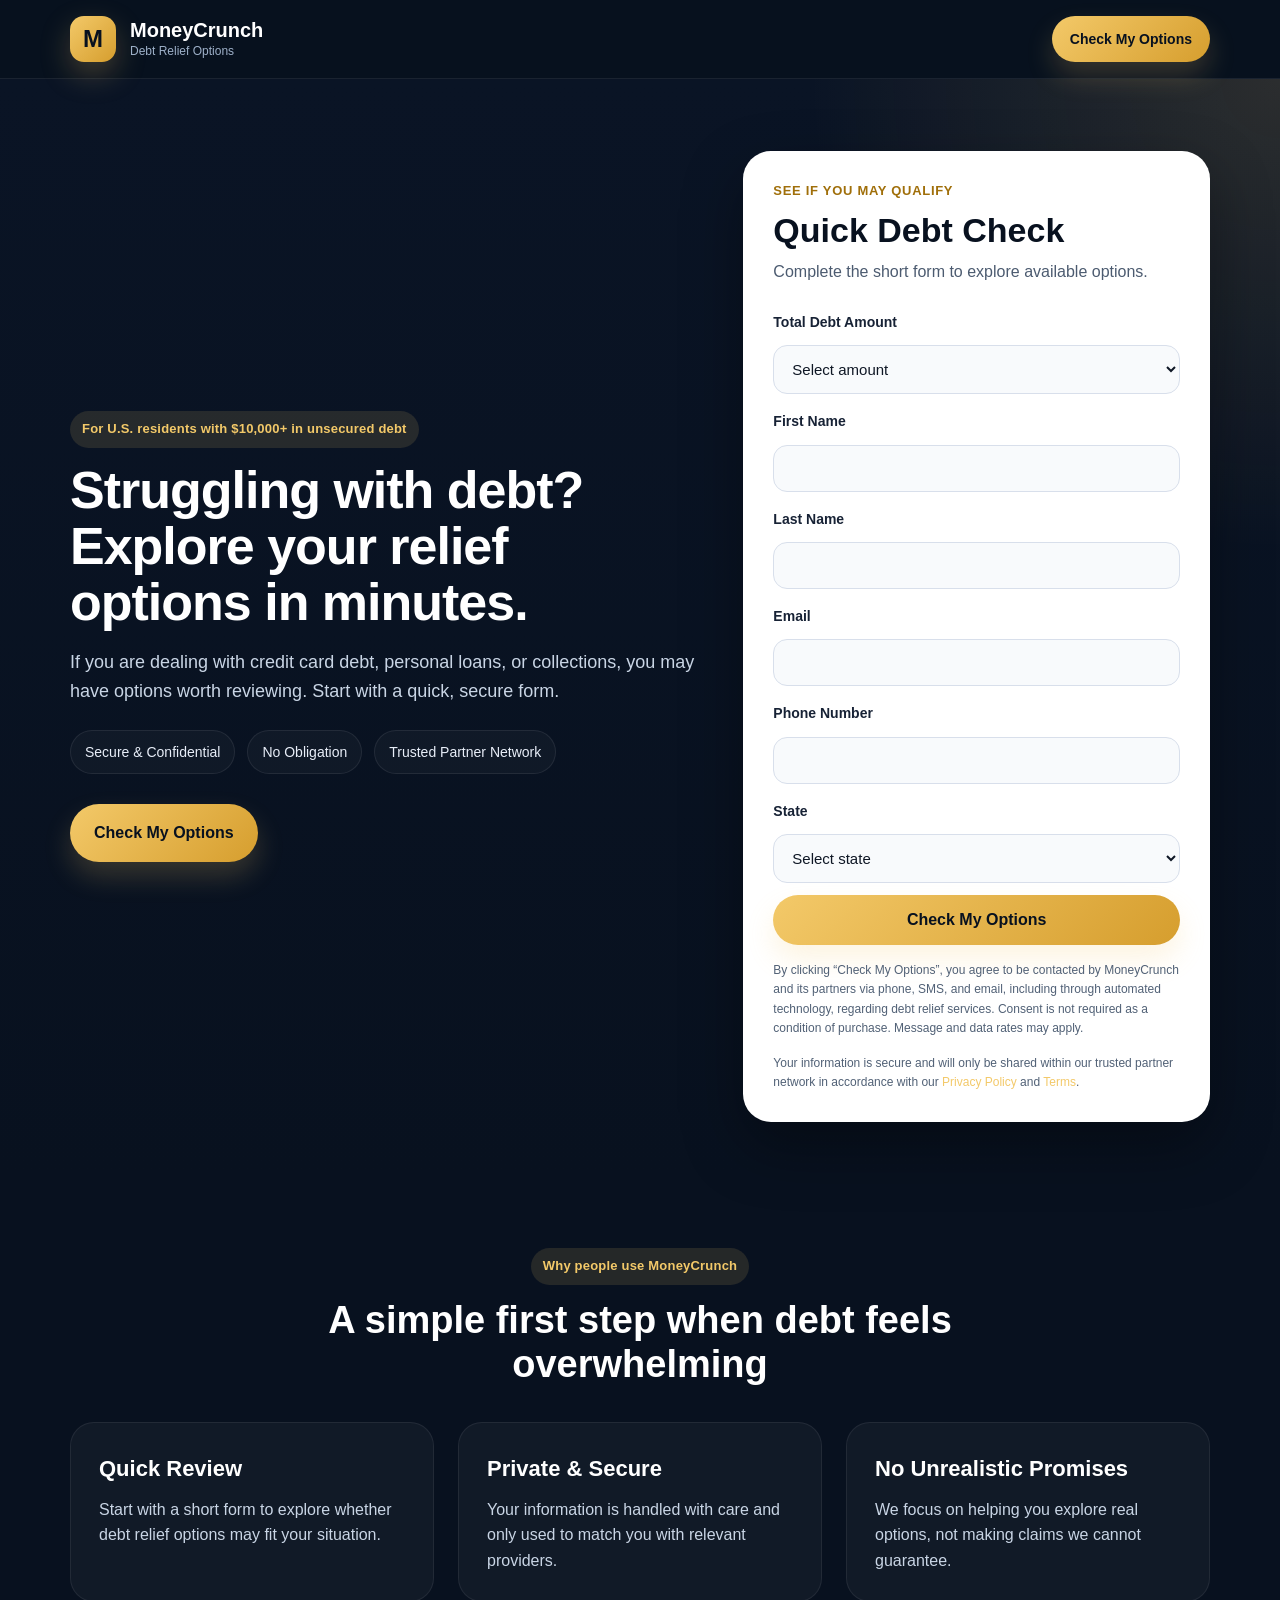
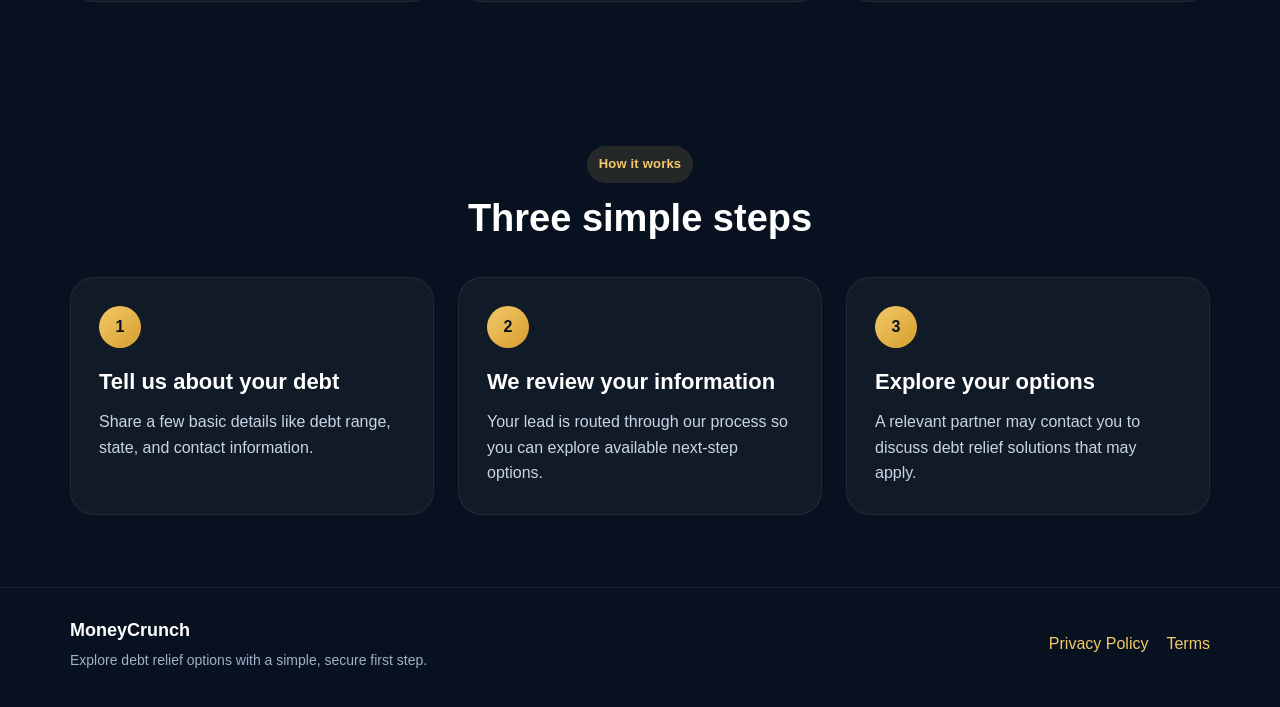
==== MoneyCrunchDeploy/index.html @ 79db897e "Add files via upload" ====
<!DOCTYPE html>
<html lang="en">
<head>
  <meta charset="UTF-8" />
  <meta name="viewport" content="width=device-width, initial-scale=1.0" />
  <title>MoneyCrunch | Explore Debt Relief Options</title>
  <meta name="description" content="Explore debt relief options for $10,000+ in unsecured debt. Simple, secure, and no-obligation." />
  <link rel="stylesheet" href="style.css" />
</head>
<body>
  <header class="topbar">
    <div class="container topbar-inner">
      <div class="brand">
        <div class="brand-mark">M</div>
        <div class="brand-text">
          <span class="brand-name">MoneyCrunch</span>
          <span class="brand-tag">Debt Relief Options</span>
        </div>
      </div>
      <a href="#lead-form" class="btn btn-small">Check My Options</a>
    </div>
  </header>

  <main>
    <section class="hero">
      <div class="container hero-grid">
        <div class="hero-copy">
          <p class="eyebrow">For U.S. residents with $10,000+ in unsecured debt</p>
          <h1>Struggling with debt? Explore your relief options in minutes.</h1>
          <p class="hero-text">
            If you are dealing with credit card debt, personal loans, or collections,
            you may have options worth reviewing. Start with a quick, secure form.
          </p>

          <div class="trust-row">
            <span>Secure &amp; Confidential</span>
            <span>No Obligation</span>
            <span>Trusted Partner Network</span>
          </div>

          <a href="#lead-form" class="btn btn-large">Check My Options</a>
        </div>

        <div class="hero-card">
          <div class="card">
            <p class="card-label">See if you may qualify</p>
            <h2>Quick Debt Check</h2>
            <p class="card-text">Complete the short form to explore available options.</p>

            <form
              name="moneycrunch-leads"
              method="POST"
              action="thank-you.html"
              data-netlify="true"
              netlify-honeypot="bot-field"
              id="lead-form"
            >
              <input type="hidden" name="form-name" value="moneycrunch-leads" />

              <p class="hidden-field">
                <label>Don’t fill this out if you're human: <input name="bot-field" /></label>
              </p>

              <label for="debtRange">Total Debt Amount</label>
              <select id="debtRange" name="debt_range" required>
                <option value="">Select amount</option>
                <option>$10,000 - $20,000</option>
                <option>$20,000 - $50,000</option>
                <option>$50,000+</option>
              </select>

              <label for="firstName">First Name</label>
              <input type="text" id="firstName" name="first_name" required />

              <label for="lastName">Last Name</label>
              <input type="text" id="lastName" name="last_name" required />

              <label for="email">Email</label>
              <input type="email" id="email" name="email" required />

              <label for="phone">Phone Number</label>
              <input type="tel" id="phone" name="phone" required />

              <label for="state">State</label>
              <select id="state" name="state" required>
                <option value="">Select state</option>
                <option>Alabama</option>
                <option>Alaska</option>
                <option>Arizona</option>
                <option>Arkansas</option>
                <option>California</option>
                <option>Colorado</option>
                <option>Connecticut</option>
                <option>Delaware</option>
                <option>Florida</option>
                <option>Georgia</option>
                <option>Hawaii</option>
                <option>Idaho</option>
                <option>Illinois</option>
                <option>Indiana</option>
                <option>Iowa</option>
                <option>Kansas</option>
                <option>Kentucky</option>
                <option>Louisiana</option>
                <option>Maine</option>
                <option>Maryland</option>
                <option>Massachusetts</option>
                <option>Michigan</option>
                <option>Minnesota</option>
                <option>Mississippi</option>
                <option>Missouri</option>
                <option>Montana</option>
                <option>Nebraska</option>
                <option>Nevada</option>
                <option>New Hampshire</option>
                <option>New Jersey</option>
                <option>New Mexico</option>
                <option>New York</option>
                <option>North Carolina</option>
                <option>North Dakota</option>
                <option>Ohio</option>
                <option>Oklahoma</option>
                <option>Oregon</option>
                <option>Pennsylvania</option>
                <option>Rhode Island</option>
                <option>South Carolina</option>
                <option>South Dakota</option>
                <option>Tennessee</option>
                <option>Texas</option>
                <option>Utah</option>
                <option>Vermont</option>
                <option>Virginia</option>
                <option>Washington</option>
                <option>West Virginia</option>
                <option>Wisconsin</option>
                <option>Wyoming</option>
              </select>

              <button type="submit" class="btn btn-submit">Check My Options</button>

              <p class="form-note">
                By clicking “Check My Options”, you agree to be contacted by MoneyCrunch and its partners via phone, SMS, and email, including through automated technology, regarding debt relief services. Consent is not required as a condition of purchase. Message and data rates may apply.
              </p>

              <p class="privacy-note">
                Your information is secure and will only be shared within our trusted partner network in accordance with our
                <a href="privacy.html">Privacy Policy</a> and <a href="terms.html">Terms</a>.
              </p>
            </form>
          </div>
        </div>
      </div>
    </section>

    <section class="benefits">
      <div class="container">
        <div class="section-intro">
          <p class="eyebrow">Why people use MoneyCrunch</p>
          <h2>A simple first step when debt feels overwhelming</h2>
        </div>

        <div class="benefit-grid">
          <div class="benefit-card">
            <h3>Quick Review</h3>
            <p>Start with a short form to explore whether debt relief options may fit your situation.</p>
          </div>
          <div class="benefit-card">
            <h3>Private &amp; Secure</h3>
            <p>Your information is handled with care and only used to match you with relevant providers.</p>
          </div>
          <div class="benefit-card">
            <h3>No Unrealistic Promises</h3>
            <p>We focus on helping you explore real options, not making claims we cannot guarantee.</p>
          </div>
        </div>
      </div>
    </section>

    <section class="how-it-works">
      <div class="container">
        <div class="section-intro">
          <p class="eyebrow">How it works</p>
          <h2>Three simple steps</h2>
        </div>

        <div class="steps-grid">
          <div class="step-card">
            <div class="step-number">1</div>
            <h3>Tell us about your debt</h3>
            <p>Share a few basic details like debt range, state, and contact information.</p>
          </div>
          <div class="step-card">
            <div class="step-number">2</div>
            <h3>We review your information</h3>
            <p>Your lead is routed through our process so you can explore available next-step options.</p>
          </div>
          <div class="step-card">
            <div class="step-number">3</div>
            <h3>Explore your options</h3>
            <p>A relevant partner may contact you to discuss debt relief solutions that may apply.</p>
          </div>
        </div>
      </div>
    </section>
  </main>

  <footer class="footer">
    <div class="container footer-inner">
      <div>
        <p class="footer-brand">MoneyCrunch</p>
        <p class="footer-copy">Explore debt relief options with a simple, secure first step.</p>
      </div>
      <div class="footer-links">
        <a href="privacy.html">Privacy Policy</a>
        <a href="terms.html">Terms</a>
      </div>
    </div>
  </footer>

  <script src="script.js"></script>
</body>
</html>
---- MoneyCrunchDeploy/style.css ----
* {
  box-sizing: border-box;
}

html {
  scroll-behavior: smooth;
}

body {
  margin: 0;
  font-family: Arial, Helvetica, sans-serif;
  background: #08111f;
  color: #f5f7fb;
  line-height: 1.6;
}

a {
  color: #f3c969;
  text-decoration: none;
}

a:hover {
  text-decoration: underline;
}

.container {
  width: 100%;
  max-width: 1180px;
  margin: 0 auto;
  padding: 0 20px;
}

.topbar {
  position: sticky;
  top: 0;
  z-index: 20;
  background: rgba(8, 17, 31, 0.94);
  border-bottom: 1px solid rgba(255, 255, 255, 0.08);
  backdrop-filter: blur(10px);
}

.topbar-inner {
  min-height: 78px;
  display: flex;
  align-items: center;
  justify-content: space-between;
}

.brand {
  display: flex;
  align-items: center;
  gap: 14px;
}

.brand-mark {
  width: 46px;
  height: 46px;
  border-radius: 14px;
  background: linear-gradient(135deg, #f3c969, #d69e2e);
  color: #08111f;
  font-weight: 700;
  font-size: 24px;
  display: flex;
  align-items: center;
  justify-content: center;
  box-shadow: 0 12px 30px rgba(243, 201, 105, 0.25);
}

.brand-text {
  display: flex;
  flex-direction: column;
  line-height: 1.1;
}

.brand-name {
  font-size: 20px;
  font-weight: 700;
  color: #ffffff;
}

.brand-tag {
  font-size: 12px;
  color: #9eb1c9;
  margin-top: 4px;
}

.btn {
  display: inline-flex;
  align-items: center;
  justify-content: center;
  border-radius: 999px;
  border: none;
  background: linear-gradient(135deg, #f3c969, #d69e2e);
  color: #08111f;
  font-weight: 700;
  cursor: pointer;
  box-shadow: 0 14px 28px rgba(243, 201, 105, 0.2);
  transition: transform 0.2s ease, box-shadow 0.2s ease;
}

.btn:hover {
  text-decoration: none;
  transform: translateY(-1px);
  box-shadow: 0 18px 34px rgba(243, 201, 105, 0.26);
}

.btn-small {
  padding: 12px 18px;
  font-size: 14px;
}

.btn-large,
.btn-submit {
  padding: 16px 24px;
  font-size: 16px;
}

.hero {
  padding: 72px 0 54px;
  background:
    radial-gradient(circle at top right, rgba(243, 201, 105, 0.14), transparent 28%),
    linear-gradient(180deg, #0a1425 0%, #08111f 100%);
}

.hero-grid {
  display: grid;
  grid-template-columns: 1.15fr 0.85fr;
  gap: 42px;
  align-items: center;
}

.eyebrow {
  display: inline-block;
  margin: 0 0 14px;
  padding: 8px 12px;
  border-radius: 999px;
  background: rgba(243, 201, 105, 0.12);
  color: #f3c969;
  font-size: 13px;
  font-weight: 700;
  letter-spacing: 0.2px;
}

.hero h1 {
  margin: 0 0 18px;
  font-size: 52px;
  line-height: 1.08;
  letter-spacing: -1px;
  color: #ffffff;
  max-width: 760px;
}

.hero-text {
  margin: 0 0 24px;
  font-size: 18px;
  color: #c9d5e5;
  max-width: 690px;
}

.trust-row {
  display: flex;
  flex-wrap: wrap;
  gap: 12px;
  margin: 0 0 30px;
}

.trust-row span {
  padding: 10px 14px;
  border: 1px solid rgba(255, 255, 255, 0.08);
  background: rgba(255, 255, 255, 0.03);
  border-radius: 999px;
  color: #e8eef8;
  font-size: 14px;
}

.hero-card .card {
  background: #ffffff;
  color: #0f1725;
  border-radius: 28px;
  padding: 30px;
  box-shadow: 0 24px 60px rgba(0, 0, 0, 0.35);
}

.card-label {
  margin: 0 0 10px;
  color: #a06f0a;
  font-size: 13px;
  font-weight: 700;
  text-transform: uppercase;
  letter-spacing: 0.7px;
}

.hero-card h2 {
  margin: 0 0 10px;
  font-size: 34px;
  line-height: 1.1;
  color: #08111f;
}

.card-text {
  margin: 0 0 22px;
  color: #4c5b70;
}

form {
  display: grid;
  grid-template-columns: 1fr;
  gap: 12px;
}

label {
  font-size: 14px;
  font-weight: 700;
  color: #172235;
  margin-top: 4px;
}

input,
select {
  width: 100%;
  padding: 14px 14px;
  border: 1px solid #d8dfeb;
  border-radius: 14px;
  font-size: 15px;
  background: #f8fafc;
  color: #0f1725;
  outline: none;
}

input:focus,
select:focus {
  border-color: #d69e2e;
  box-shadow: 0 0 0 4px rgba(214, 158, 46, 0.12);
}

.hidden-field {
  display: none;
}

.form-note,
.privacy-note {
  margin: 4px 0 0;
  font-size: 12px;
  line-height: 1.6;
  color: #516176;
}

.benefits,
.how-it-works {
  padding: 72px 0;
}

.section-intro {
  text-align: center;
  max-width: 760px;
  margin: 0 auto 36px;
}

.section-intro h2 {
  margin: 0;
  font-size: 38px;
  line-height: 1.15;
  color: #ffffff;
}

.benefit-grid,
.steps-grid {
  display: grid;
  grid-template-columns: repeat(3, 1fr);
  gap: 24px;
}

.benefit-card,
.step-card {
  background: rgba(255, 255, 255, 0.04);
  border: 1px solid rgba(255, 255, 255, 0.07);
  border-radius: 24px;
  padding: 28px;
}

.benefit-card h3,
.step-card h3 {
  margin-top: 0;
  margin-bottom: 10px;
  font-size: 22px;
  color: #ffffff;
}

.benefit-card p,
.step-card p {
  margin: 0;
  color: #c9d5e5;
}

.step-number {
  width: 42px;
  height: 42px;
  border-radius: 999px;
  background: linear-gradient(135deg, #f3c969, #d69e2e);
  color: #08111f;
  font-weight: 700;
  display: flex;
  align-items: center;
  justify-content: center;
  margin-bottom: 16px;
}

.footer {
  padding: 28px 0 36px;
  border-top: 1px solid rgba(255, 255, 255, 0.08);
}

.footer-inner {
  display: flex;
  justify-content: space-between;
  align-items: center;
  gap: 20px;
}

.footer-brand {
  margin: 0 0 4px;
  font-size: 18px;
  font-weight: 700;
  color: #ffffff;
}

.footer-copy {
  margin: 0;
  color: #9eb1c9;
  font-size: 14px;
}

.footer-links {
  display: flex;
  gap: 18px;
  flex-wrap: wrap;
}

@media (max-width: 980px) {
  .hero-grid,
  .benefit-grid,
  .steps-grid {
    grid-template-columns: 1fr;
  }

  .hero h1 {
    font-size: 40px;
  }

  .footer-inner {
    flex-direction: column;
    align-items: flex-start;
  }
}

@media (max-width: 640px) {
  .topbar-inner {
    min-height: 70px;
  }

  .brand-name {
    font-size: 18px;
  }

  .hero {
    padding-top: 44px;
  }

  .hero h1 {
    font-size: 32px;
  }

  .section-intro h2 {
    font-size: 30px;
  }

  .hero-card .card,
  .benefit-card,
  .step-card {
    padding: 22px;
  }

  .btn-large,
  .btn-submit {
    width: 100%;
  }
}
.legal-page {
  padding: 56px 0 80px;
  background:
    radial-gradient(circle at top right, rgba(243, 201, 105, 0.12), transparent 28%),
    linear-gradient(180deg, #0a1425 0%, #08111f 100%);
  min-height: calc(100vh - 80px);
}

.legal-card {
  max-width: 900px;
  margin: 0 auto;
  background: #ffffff;
  color: #0f1725;
  border-radius: 28px;
  padding: 38px;
  box-shadow: 0 24px 60px rgba(0, 0, 0, 0.35);
}

.legal-card h1 {
  margin-top: 0;
  margin-bottom: 8px;
  font-size: 42px;
  line-height: 1.1;
  color: #08111f;
}

.legal-card h2 {
  margin-top: 28px;
  margin-bottom: 10px;
  font-size: 22px;
  color: #08111f;
}

.legal-card p,
.legal-card li {
  color: #4c5b70;
  font-size: 16px;
}

.legal-card ul {
  padding-left: 22px;
}

.legal-updated {
  margin-top: 0;
  color: #6b7c92;
}

.legal-links {
  margin-top: 32px;
  font-weight: 700;
}

@media (max-width: 640px) {
  .legal-card {
    padding: 24px;
    border-radius: 22px;
  }

  .legal-card h1 {
    font-size: 32px;
  }
}
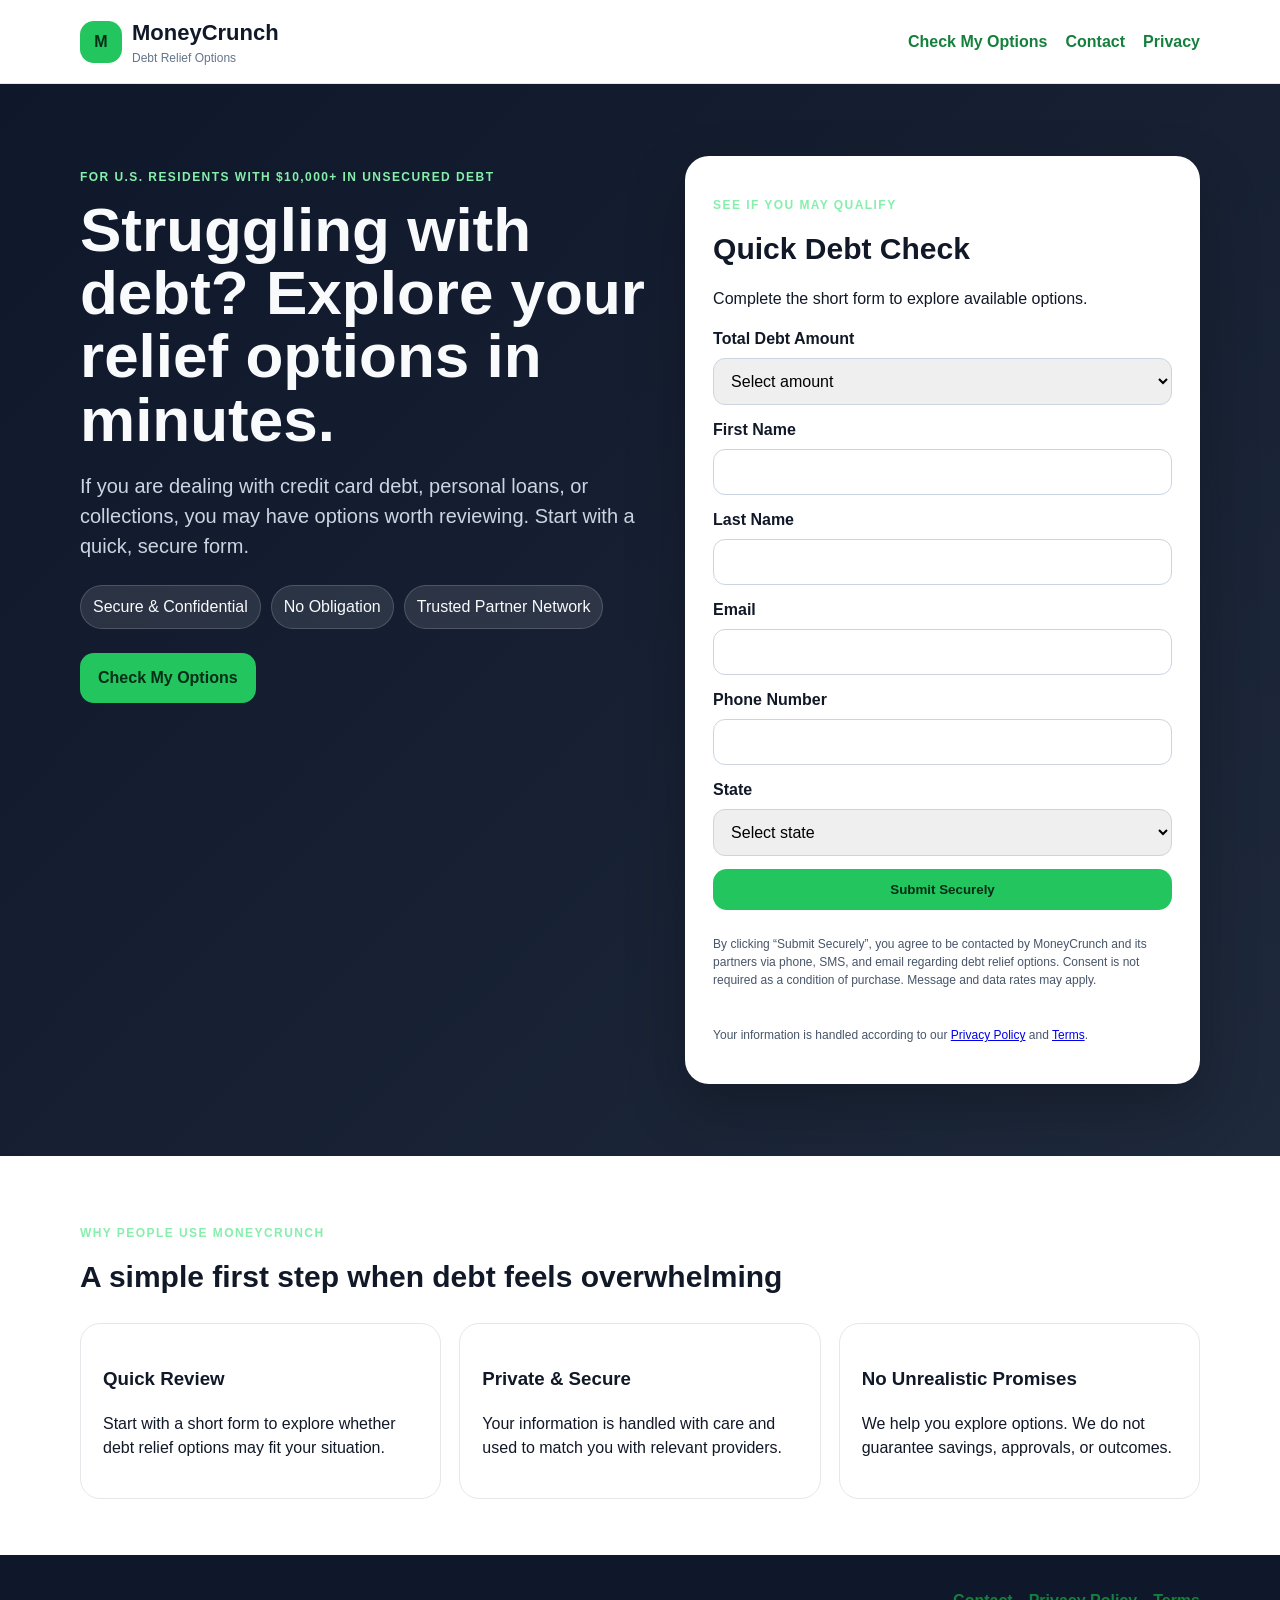
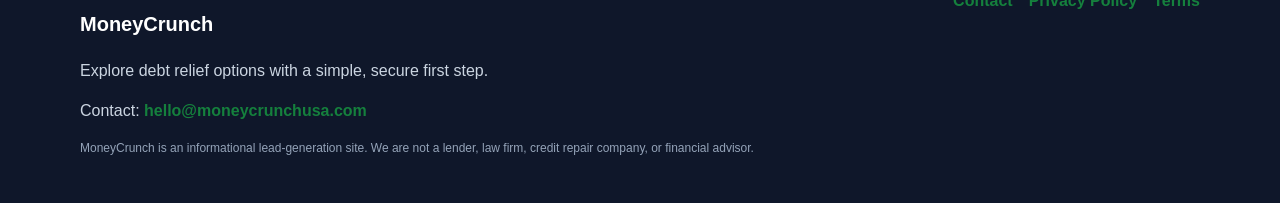
==== commit c5316e7a: "Add trust signals to deploy homepage" ====
--- a/MoneyCrunchDeploy/index.html
+++ b/MoneyCrunchDeploy/index.html
@@ -1,222 +1,83 @@
-<!DOCTYPE html>
-<html lang="en">
-<head>
-  <meta charset="UTF-8" />
-  <meta name="viewport" content="width=device-width, initial-scale=1.0" />
-  <title>MoneyCrunch | Explore Debt Relief Options</title>
-  <meta name="description" content="Explore debt relief options for $10,000+ in unsecured debt. Simple, secure, and no-obligation." />
-  <link rel="stylesheet" href="style.css" />
-</head>
-<body>
-  <header class="topbar">
-    <div class="container topbar-inner">
-      <div class="brand">
-        <div class="brand-mark">M</div>
-        <div class="brand-text">
-          <span class="brand-name">MoneyCrunch</span>
-          <span class="brand-tag">Debt Relief Options</span>
-        </div>
-      </div>
-      <a href="#lead-form" class="btn btn-small">Check My Options</a>
-    </div>
-  </header>
-
-  <main>
-    <section class="hero">
-      <div class="container hero-grid">
-        <div class="hero-copy">
-          <p class="eyebrow">For U.S. residents with $10,000+ in unsecured debt</p>
-          <h1>Struggling with debt? Explore your relief options in minutes.</h1>
-          <p class="hero-text">
-            If you are dealing with credit card debt, personal loans, or collections,
-            you may have options worth reviewing. Start with a quick, secure form.
-          </p>
-
-          <div class="trust-row">
-            <span>Secure &amp; Confidential</span>
-            <span>No Obligation</span>
-            <span>Trusted Partner Network</span>
-          </div>
-
-          <a href="#lead-form" class="btn btn-large">Check My Options</a>
-        </div>
-
-        <div class="hero-card">
-          <div class="card">
-            <p class="card-label">See if you may qualify</p>
-            <h2>Quick Debt Check</h2>
-            <p class="card-text">Complete the short form to explore available options.</p>
-
-            <form
-              name="moneycrunch-leads"
-              method="POST"
-              action="thank-you.html"
-              data-netlify="true"
-              netlify-honeypot="bot-field"
-              id="lead-form"
-            >
-              <input type="hidden" name="form-name" value="moneycrunch-leads" />
-
-              <p class="hidden-field">
-                <label>Don’t fill this out if you're human: <input name="bot-field" /></label>
-              </p>
-
-              <label for="debtRange">Total Debt Amount</label>
-              <select id="debtRange" name="debt_range" required>
-                <option value="">Select amount</option>
-                <option>$10,000 - $20,000</option>
-                <option>$20,000 - $50,000</option>
-                <option>$50,000+</option>
-              </select>
-
-              <label for="firstName">First Name</label>
-              <input type="text" id="firstName" name="first_name" required />
-
-              <label for="lastName">Last Name</label>
-              <input type="text" id="lastName" name="last_name" required />
-
-              <label for="email">Email</label>
-              <input type="email" id="email" name="email" required />
-
-              <label for="phone">Phone Number</label>
-              <input type="tel" id="phone" name="phone" required />
-
-              <label for="state">State</label>
-              <select id="state" name="state" required>
-                <option value="">Select state</option>
-                <option>Alabama</option>
-                <option>Alaska</option>
-                <option>Arizona</option>
-                <option>Arkansas</option>
-                <option>California</option>
-                <option>Colorado</option>
-                <option>Connecticut</option>
-                <option>Delaware</option>
-                <option>Florida</option>
-                <option>Georgia</option>
-                <option>Hawaii</option>
-                <option>Idaho</option>
-                <option>Illinois</option>
-                <option>Indiana</option>
-                <option>Iowa</option>
-                <option>Kansas</option>
-                <option>Kentucky</option>
-                <option>Louisiana</option>
-                <option>Maine</option>
-                <option>Maryland</option>
-                <option>Massachusetts</option>
-                <option>Michigan</option>
-                <option>Minnesota</option>
-                <option>Mississippi</option>
-                <option>Missouri</option>
-                <option>Montana</option>
-                <option>Nebraska</option>
-                <option>Nevada</option>
-                <option>New Hampshire</option>
-                <option>New Jersey</option>
-                <option>New Mexico</option>
-                <option>New York</option>
-                <option>North Carolina</option>
-                <option>North Dakota</option>
-                <option>Ohio</option>
-                <option>Oklahoma</option>
-                <option>Oregon</option>
-                <option>Pennsylvania</option>
-                <option>Rhode Island</option>
-                <option>South Carolina</option>
-                <option>South Dakota</option>
-                <option>Tennessee</option>
-                <option>Texas</option>
-                <option>Utah</option>
-                <option>Vermont</option>
-                <option>Virginia</option>
-                <option>Washington</option>
-                <option>West Virginia</option>
-                <option>Wisconsin</option>
-                <option>Wyoming</option>
-              </select>
-
-              <button type="submit" class="btn btn-submit">Check My Options</button>
-
-              <p class="form-note">
-                By clicking “Check My Options”, you agree to be contacted by MoneyCrunch and its partners via phone, SMS, and email, including through automated technology, regarding debt relief services. Consent is not required as a condition of purchase. Message and data rates may apply.
-              </p>
-
-              <p class="privacy-note">
-                Your information is secure and will only be shared within our trusted partner network in accordance with our
-                <a href="privacy.html">Privacy Policy</a> and <a href="terms.html">Terms</a>.
-              </p>
-            </form>
-          </div>
-        </div>
-      </div>
-    </section>
-
-    <section class="benefits">
-      <div class="container">
-        <div class="section-intro">
-          <p class="eyebrow">Why people use MoneyCrunch</p>
-          <h2>A simple first step when debt feels overwhelming</h2>
-        </div>
-
-        <div class="benefit-grid">
-          <div class="benefit-card">
-            <h3>Quick Review</h3>
-            <p>Start with a short form to explore whether debt relief options may fit your situation.</p>
-          </div>
-          <div class="benefit-card">
-            <h3>Private &amp; Secure</h3>
-            <p>Your information is handled with care and only used to match you with relevant providers.</p>
-          </div>
-          <div class="benefit-card">
-            <h3>No Unrealistic Promises</h3>
-            <p>We focus on helping you explore real options, not making claims we cannot guarantee.</p>
-          </div>
-        </div>
-      </div>
-    </section>
-
-    <section class="how-it-works">
-      <div class="container">
-        <div class="section-intro">
-          <p class="eyebrow">How it works</p>
-          <h2>Three simple steps</h2>
-        </div>
-
-        <div class="steps-grid">
-          <div class="step-card">
-            <div class="step-number">1</div>
-            <h3>Tell us about your debt</h3>
-            <p>Share a few basic details like debt range, state, and contact information.</p>
-          </div>
-          <div class="step-card">
-            <div class="step-number">2</div>
-            <h3>We review your information</h3>
-            <p>Your lead is routed through our process so you can explore available next-step options.</p>
-          </div>
-          <div class="step-card">
-            <div class="step-number">3</div>
-            <h3>Explore your options</h3>
-            <p>A relevant partner may contact you to discuss debt relief solutions that may apply.</p>
-          </div>
-        </div>
-      </div>
-    </section>
-  </main>
-
-  <footer class="footer">
-    <div class="container footer-inner">
-      <div>
-        <p class="footer-brand">MoneyCrunch</p>
-        <p class="footer-copy">Explore debt relief options with a simple, secure first step.</p>
-      </div>
-      <div class="footer-links">
-        <a href="privacy.html">Privacy Policy</a>
-        <a href="terms.html">Terms</a>
-      </div>
-    </div>
-  </footer>
-
-  <script src="script.js"></script>
-</body>
-</html>+<!DOCTYPE html>
+<html lang="en">
+<head>
+  <meta charset="UTF-8" />
+  <meta name="viewport" content="width=device-width, initial-scale=1.0" />
+  <title>MoneyCrunch | Explore Debt Relief Options</title>
+  <meta name="description" content="Explore debt relief options for $10,000+ in unsecured debt. Simple, secure, and no-obligation." />
+  <style>
+    :root{--bg:#0f172a;--panel:#111827;--green:#22c55e;--green2:#16a34a;--text:#f8fafc;--muted:#cbd5e1;--ink:#111827;--line:#e5e7eb}*{box-sizing:border-box}body{margin:0;font-family:Segoe UI,Arial,sans-serif;background:#f8fafc;color:var(--ink);line-height:1.5}.container{width:min(1120px,92%);margin:auto}.topbar{background:#fff;border-bottom:1px solid var(--line);position:sticky;top:0;z-index:10}.topbar-inner{display:flex;align-items:center;justify-content:space-between;padding:16px 0;gap:18px}.brand{display:flex;align-items:center;gap:10px}.brand-mark{width:42px;height:42px;border-radius:14px;background:var(--green);display:grid;place-items:center;font-weight:900;color:#052e16}.brand-name{display:block;font-size:22px;font-weight:900}.brand-tag{display:block;font-size:12px;color:#64748b}.nav{display:flex;gap:18px;align-items:center;flex-wrap:wrap}.nav a,.footer a{color:#15803d;text-decoration:none;font-weight:700}.hero{background:linear-gradient(135deg,#0f172a,#1e293b);color:var(--text);padding:72px 0}.hero-grid{display:grid;grid-template-columns:1.05fr .95fr;gap:36px;align-items:start}.eyebrow{text-transform:uppercase;letter-spacing:.12em;font-size:12px;font-weight:800;color:#86efac}h1{font-size:clamp(36px,5vw,62px);line-height:1.02;margin:10px 0 18px}h2{font-size:30px;margin:0 0 10px}.hero-text{font-size:20px;color:var(--muted)}.trust-row{display:flex;gap:10px;flex-wrap:wrap;margin:24px 0}.trust-row span{background:rgba(255,255,255,.1);border:1px solid rgba(255,255,255,.16);border-radius:999px;padding:9px 12px}.btn,button{display:inline-block;border:0;border-radius:14px;background:var(--green);color:#052e16;padding:13px 18px;font-weight:900;text-decoration:none;cursor:pointer}.btn:hover,button:hover{background:var(--green2);color:#fff}.btn-small{padding:10px 14px}.card{background:#fff;color:var(--ink);border-radius:24px;padding:28px;box-shadow:0 24px 60px rgba(0,0,0,.24)}form{display:grid;gap:13px}label{display:grid;gap:7px;font-weight:700}input,select{width:100%;padding:13px;border:1px solid #cbd5e1;border-radius:12px;font-size:16px}.form-note,.privacy-note{font-size:12px;color:#475569}.hidden-field{display:none}.benefits,.how-it-works{padding:56px 0;background:#fff}.how-it-works{background:#f8fafc}.section-intro{max-width:760px;margin-bottom:24px}.benefit-grid,.steps-grid{display:grid;grid-template-columns:repeat(3,1fr);gap:18px}.benefit-card,.step-card{border:1px solid var(--line);border-radius:20px;padding:22px;background:#fff}.step-number{width:36px;height:36px;border-radius:999px;background:#dcfce7;color:#166534;display:grid;place-items:center;font-weight:900}.footer{background:#0f172a;color:#cbd5e1;padding:34px 0}.footer-inner{display:flex;justify-content:space-between;gap:24px;flex-wrap:wrap}.footer-brand{font-weight:900;color:#fff;font-size:20px}.footer-copy{max-width:620px;color:#cbd5e1}.footer-links{display:flex;gap:16px;flex-wrap:wrap}.fine-print{font-size:12px;color:#94a3b8;max-width:850px}@media(max-width:850px){.hero-grid,.benefit-grid,.steps-grid{grid-template-columns:1fr}.topbar-inner{align-items:flex-start;flex-direction:column}}
+  </style>
+</head>
+<body>
+  <header class="topbar">
+    <div class="container topbar-inner">
+      <div class="brand">
+        <div class="brand-mark">M</div>
+        <div class="brand-text"><span class="brand-name">MoneyCrunch</span><span class="brand-tag">Debt Relief Options</span></div>
+      </div>
+      <nav class="nav">
+        <a href="#lead-form">Check My Options</a>
+        <a href="contact.html">Contact</a>
+        <a href="privacy.html">Privacy</a>
+      </nav>
+    </div>
+  </header>
+
+  <main>
+    <section class="hero">
+      <div class="container hero-grid">
+        <div class="hero-copy">
+          <p class="eyebrow">For U.S. residents with $10,000+ in unsecured debt</p>
+          <h1>Struggling with debt? Explore your relief options in minutes.</h1>
+          <p class="hero-text">If you are dealing with credit card debt, personal loans, or collections, you may have options worth reviewing. Start with a quick, secure form.</p>
+          <div class="trust-row"><span>Secure &amp; Confidential</span><span>No Obligation</span><span>Trusted Partner Network</span></div>
+          <a href="#lead-form" class="btn">Check My Options</a>
+        </div>
+
+        <div class="card">
+          <p class="eyebrow">See if you may qualify</p>
+          <h2>Quick Debt Check</h2>
+          <p>Complete the short form to explore available options.</p>
+          <form name="moneycrunch-leads" method="POST" action="/thank-you" data-netlify="true" netlify-honeypot="bot-field" id="lead-form">
+            <input type="hidden" name="form-name" value="moneycrunch-leads" />
+            <p class="hidden-field"><label>Don’t fill this out if you're human: <input name="bot-field" /></label></p>
+            <label>Total Debt Amount<select name="debt_range" required><option value="">Select amount</option><option>$10,000 - $20,000</option><option>$20,000 - $50,000</option><option>$50,000+</option></select></label>
+            <label>First Name<input type="text" name="first_name" required /></label>
+            <label>Last Name<input type="text" name="last_name" required /></label>
+            <label>Email<input type="email" name="email" required /></label>
+            <label>Phone Number<input type="tel" name="phone" required /></label>
+            <label>State<select name="state" required><option value="">Select state</option><option>Alabama</option><option>Alaska</option><option>Arizona</option><option>Arkansas</option><option>California</option><option>Colorado</option><option>Connecticut</option><option>Delaware</option><option>Florida</option><option>Georgia</option><option>Illinois</option><option>Michigan</option><option>New York</option><option>North Carolina</option><option>Ohio</option><option>Pennsylvania</option><option>Texas</option><option>Virginia</option><option>Washington</option><option>Wisconsin</option></select></label>
+            <button type="submit">Submit Securely</button>
+            <p class="form-note">By clicking “Submit Securely”, you agree to be contacted by MoneyCrunch and its partners via phone, SMS, and email regarding debt relief options. Consent is not required as a condition of purchase. Message and data rates may apply.</p>
+            <p class="privacy-note">Your information is handled according to our <a href="privacy.html">Privacy Policy</a> and <a href="terms.html">Terms</a>.</p>
+          </form>
+        </div>
+      </div>
+    </section>
+
+    <section class="benefits">
+      <div class="container">
+        <div class="section-intro"><p class="eyebrow">Why people use MoneyCrunch</p><h2>A simple first step when debt feels overwhelming</h2></div>
+        <div class="benefit-grid">
+          <div class="benefit-card"><h3>Quick Review</h3><p>Start with a short form to explore whether debt relief options may fit your situation.</p></div>
+          <div class="benefit-card"><h3>Private &amp; Secure</h3><p>Your information is handled with care and used to match you with relevant providers.</p></div>
+          <div class="benefit-card"><h3>No Unrealistic Promises</h3><p>We help you explore options. We do not guarantee savings, approvals, or outcomes.</p></div>
+        </div>
+      </div>
+    </section>
+  </main>
+
+  <footer class="footer">
+    <div class="container footer-inner">
+      <div>
+        <p class="footer-brand">MoneyCrunch</p>
+        <p class="footer-copy">Explore debt relief options with a simple, secure first step.</p>
+        <p class="footer-copy">Contact: <a href="mailto:hello@moneycrunchusa.com">hello@moneycrunchusa.com</a></p>
+        <p class="fine-print">MoneyCrunch is an informational lead-generation site. We are not a lender, law firm, credit repair company, or financial advisor.</p>
+      </div>
+      <div class="footer-links"><a href="contact.html">Contact</a><a href="privacy.html">Privacy Policy</a><a href="terms.html">Terms</a></div>
+    </div>
+  </footer>
+</body>
+</html>
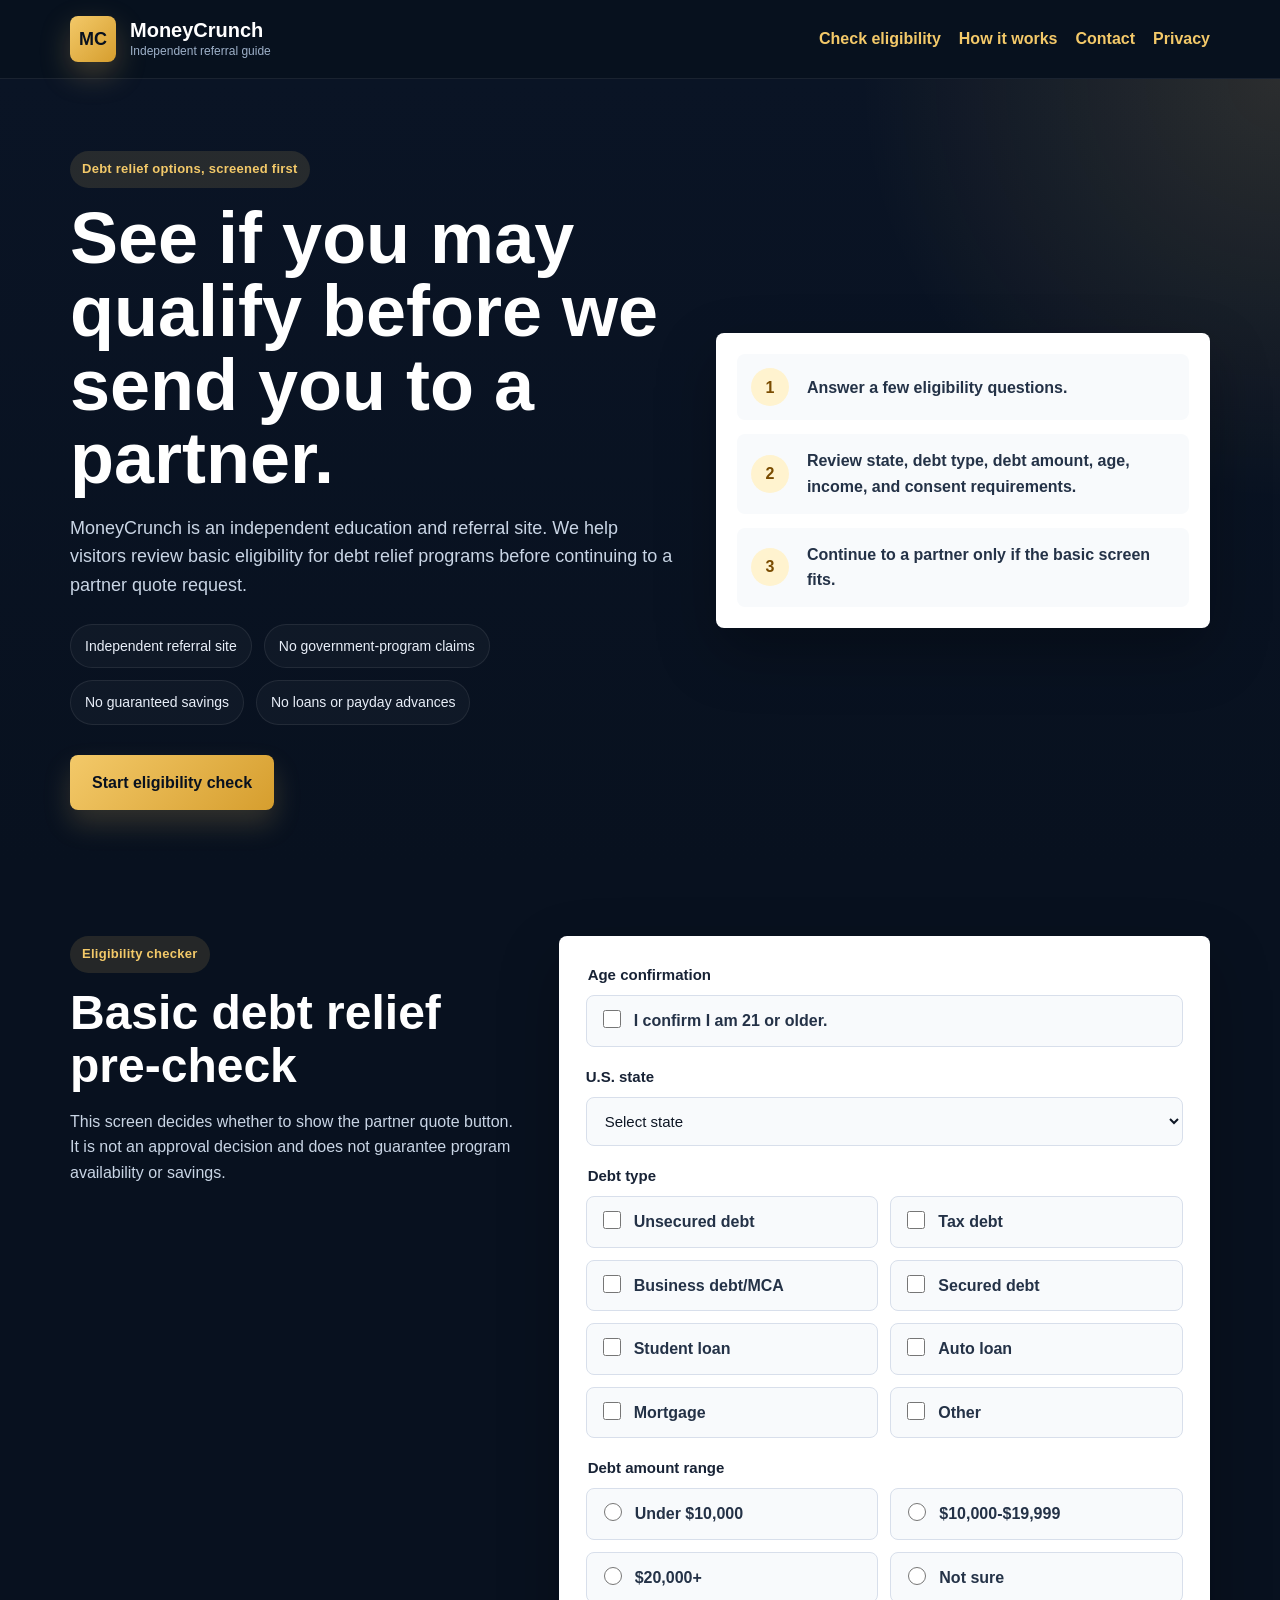
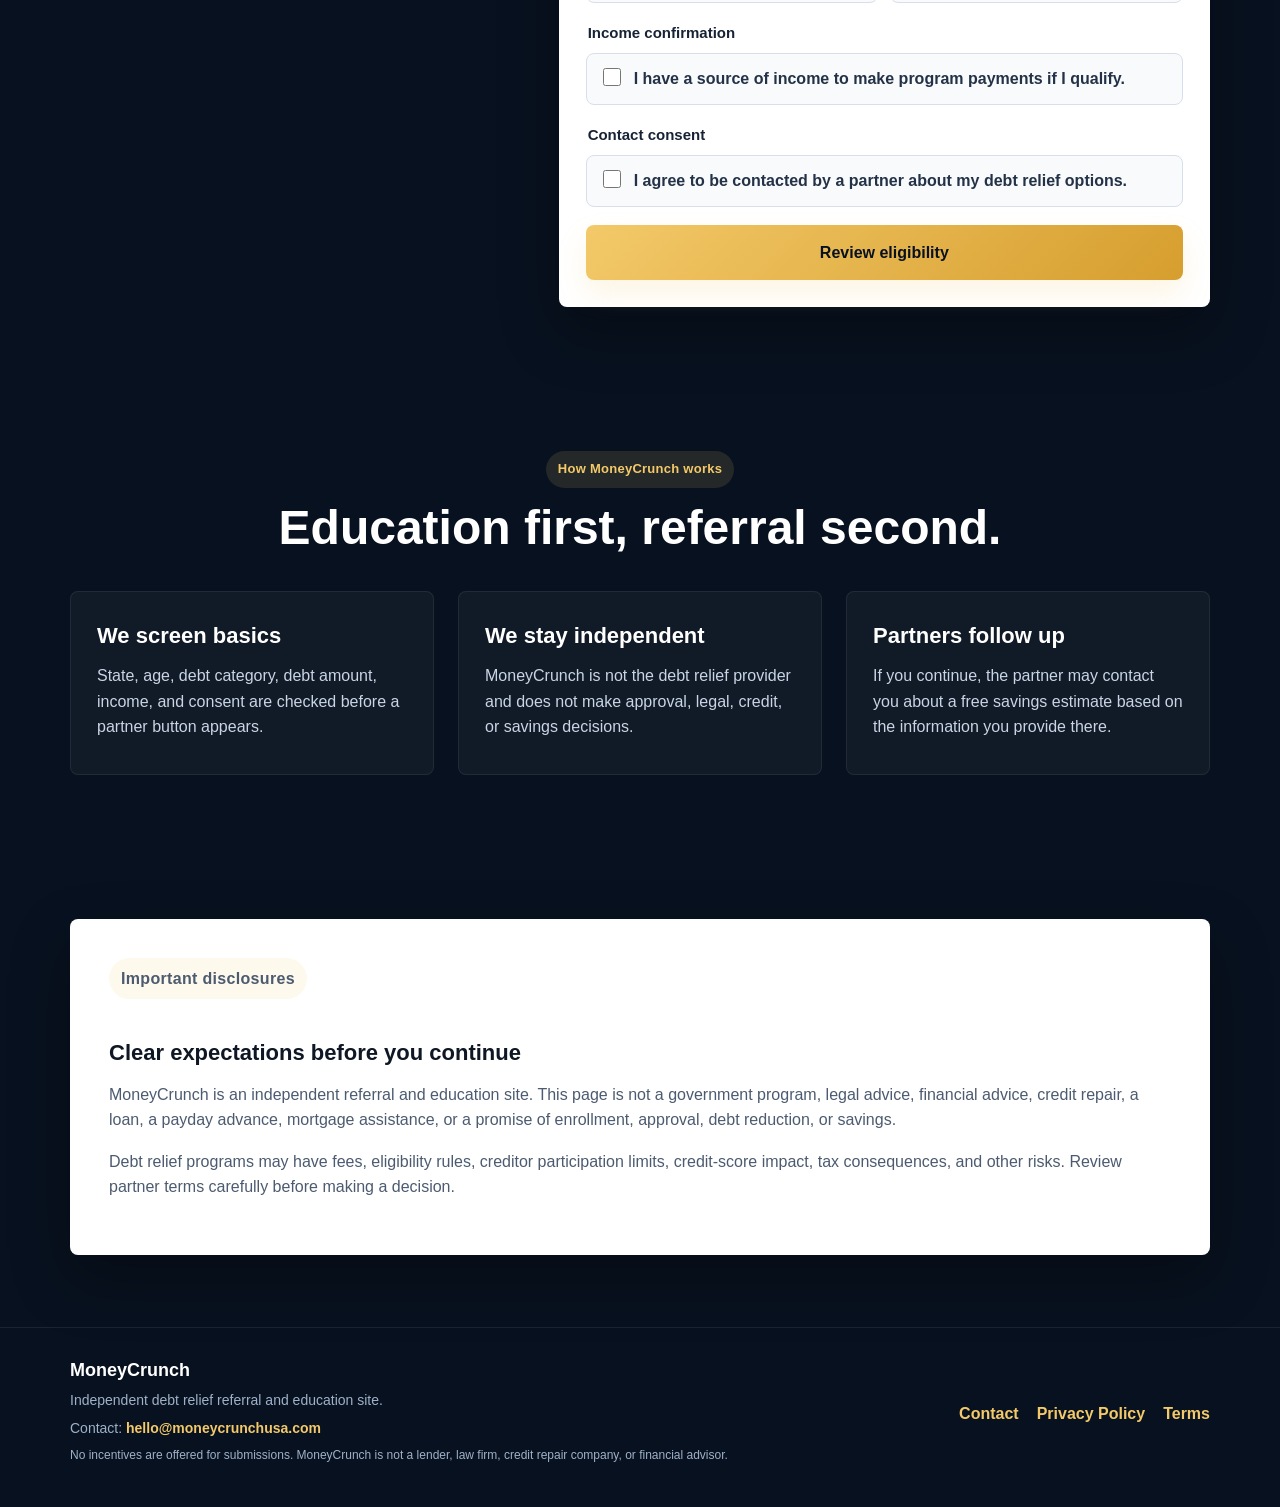
==== commit cbbbd383: "Add CuraDebt Awin eligibility precheck" ====
--- a/MoneyCrunchDeploy/index.html
+++ b/MoneyCrunchDeploy/index.html
@@ -3,21 +3,23 @@
 <head>
   <meta charset="UTF-8" />
   <meta name="viewport" content="width=device-width, initial-scale=1.0" />
-  <title>MoneyCrunch | Explore Debt Relief Options</title>
-  <meta name="description" content="Explore debt relief options for $10,000+ in unsecured debt. Simple, secure, and no-obligation." />
-  <style>
-    :root{--bg:#0f172a;--panel:#111827;--green:#22c55e;--green2:#16a34a;--text:#f8fafc;--muted:#cbd5e1;--ink:#111827;--line:#e5e7eb}*{box-sizing:border-box}body{margin:0;font-family:Segoe UI,Arial,sans-serif;background:#f8fafc;color:var(--ink);line-height:1.5}.container{width:min(1120px,92%);margin:auto}.topbar{background:#fff;border-bottom:1px solid var(--line);position:sticky;top:0;z-index:10}.topbar-inner{display:flex;align-items:center;justify-content:space-between;padding:16px 0;gap:18px}.brand{display:flex;align-items:center;gap:10px}.brand-mark{width:42px;height:42px;border-radius:14px;background:var(--green);display:grid;place-items:center;font-weight:900;color:#052e16}.brand-name{display:block;font-size:22px;font-weight:900}.brand-tag{display:block;font-size:12px;color:#64748b}.nav{display:flex;gap:18px;align-items:center;flex-wrap:wrap}.nav a,.footer a{color:#15803d;text-decoration:none;font-weight:700}.hero{background:linear-gradient(135deg,#0f172a,#1e293b);color:var(--text);padding:72px 0}.hero-grid{display:grid;grid-template-columns:1.05fr .95fr;gap:36px;align-items:start}.eyebrow{text-transform:uppercase;letter-spacing:.12em;font-size:12px;font-weight:800;color:#86efac}h1{font-size:clamp(36px,5vw,62px);line-height:1.02;margin:10px 0 18px}h2{font-size:30px;margin:0 0 10px}.hero-text{font-size:20px;color:var(--muted)}.trust-row{display:flex;gap:10px;flex-wrap:wrap;margin:24px 0}.trust-row span{background:rgba(255,255,255,.1);border:1px solid rgba(255,255,255,.16);border-radius:999px;padding:9px 12px}.btn,button{display:inline-block;border:0;border-radius:14px;background:var(--green);color:#052e16;padding:13px 18px;font-weight:900;text-decoration:none;cursor:pointer}.btn:hover,button:hover{background:var(--green2);color:#fff}.btn-small{padding:10px 14px}.card{background:#fff;color:var(--ink);border-radius:24px;padding:28px;box-shadow:0 24px 60px rgba(0,0,0,.24)}form{display:grid;gap:13px}label{display:grid;gap:7px;font-weight:700}input,select{width:100%;padding:13px;border:1px solid #cbd5e1;border-radius:12px;font-size:16px}.form-note,.privacy-note{font-size:12px;color:#475569}.hidden-field{display:none}.benefits,.how-it-works{padding:56px 0;background:#fff}.how-it-works{background:#f8fafc}.section-intro{max-width:760px;margin-bottom:24px}.benefit-grid,.steps-grid{display:grid;grid-template-columns:repeat(3,1fr);gap:18px}.benefit-card,.step-card{border:1px solid var(--line);border-radius:20px;padding:22px;background:#fff}.step-number{width:36px;height:36px;border-radius:999px;background:#dcfce7;color:#166534;display:grid;place-items:center;font-weight:900}.footer{background:#0f172a;color:#cbd5e1;padding:34px 0}.footer-inner{display:flex;justify-content:space-between;gap:24px;flex-wrap:wrap}.footer-brand{font-weight:900;color:#fff;font-size:20px}.footer-copy{max-width:620px;color:#cbd5e1}.footer-links{display:flex;gap:16px;flex-wrap:wrap}.fine-print{font-size:12px;color:#94a3b8;max-width:850px}@media(max-width:850px){.hero-grid,.benefit-grid,.steps-grid{grid-template-columns:1fr}.topbar-inner{align-items:flex-start;flex-direction:column}}
-  </style>
+  <title>MoneyCrunch | Debt Relief Eligibility Check</title>
+  <meta name="description" content="MoneyCrunch helps U.S. consumers review debt relief eligibility before connecting with an approved partner." />
+  <link rel="stylesheet" href="style.css" />
 </head>
 <body>
   <header class="topbar">
     <div class="container topbar-inner">
-      <div class="brand">
-        <div class="brand-mark">M</div>
-        <div class="brand-text"><span class="brand-name">MoneyCrunch</span><span class="brand-tag">Debt Relief Options</span></div>
-      </div>
-      <nav class="nav">
-        <a href="#lead-form">Check My Options</a>
+      <a class="brand" href="index.html" aria-label="MoneyCrunch home">
+        <span class="brand-mark">MC</span>
+        <span class="brand-text">
+          <span class="brand-name">MoneyCrunch</span>
+          <span class="brand-tag">Independent referral guide</span>
+        </span>
+      </a>
+      <nav class="nav" aria-label="Page sections">
+        <a href="#checker">Check eligibility</a>
+        <a href="#learn">How it works</a>
         <a href="contact.html">Contact</a>
         <a href="privacy.html">Privacy</a>
       </nav>
@@ -28,41 +30,142 @@
     <section class="hero">
       <div class="container hero-grid">
         <div class="hero-copy">
-          <p class="eyebrow">For U.S. residents with $10,000+ in unsecured debt</p>
-          <h1>Struggling with debt? Explore your relief options in minutes.</h1>
-          <p class="hero-text">If you are dealing with credit card debt, personal loans, or collections, you may have options worth reviewing. Start with a quick, secure form.</p>
-          <div class="trust-row"><span>Secure &amp; Confidential</span><span>No Obligation</span><span>Trusted Partner Network</span></div>
-          <a href="#lead-form" class="btn">Check My Options</a>
+          <p class="eyebrow">Debt relief options, screened first</p>
+          <h1>See if you may qualify before we send you to a partner.</h1>
+          <p class="hero-text">
+            MoneyCrunch is an independent education and referral site. We help visitors review basic eligibility for
+            debt relief programs before continuing to a partner quote request.
+          </p>
+          <div class="trust-row">
+            <span>Independent referral site</span>
+            <span>No government-program claims</span>
+            <span>No guaranteed savings</span>
+            <span>No loans or payday advances</span>
+          </div>
+          <a href="#checker" class="btn btn-large">Start eligibility check</a>
         </div>
 
-        <div class="card">
-          <p class="eyebrow">See if you may qualify</p>
-          <h2>Quick Debt Check</h2>
-          <p>Complete the short form to explore available options.</p>
-          <form name="moneycrunch-leads" method="POST" action="/thank-you" data-netlify="true" netlify-honeypot="bot-field" id="lead-form">
-            <input type="hidden" name="form-name" value="moneycrunch-leads" />
-            <p class="hidden-field"><label>Don’t fill this out if you're human: <input name="bot-field" /></label></p>
-            <label>Total Debt Amount<select name="debt_range" required><option value="">Select amount</option><option>$10,000 - $20,000</option><option>$20,000 - $50,000</option><option>$50,000+</option></select></label>
-            <label>First Name<input type="text" name="first_name" required /></label>
-            <label>Last Name<input type="text" name="last_name" required /></label>
-            <label>Email<input type="email" name="email" required /></label>
-            <label>Phone Number<input type="tel" name="phone" required /></label>
-            <label>State<select name="state" required><option value="">Select state</option><option>Alabama</option><option>Alaska</option><option>Arizona</option><option>Arkansas</option><option>California</option><option>Colorado</option><option>Connecticut</option><option>Delaware</option><option>Florida</option><option>Georgia</option><option>Illinois</option><option>Michigan</option><option>New York</option><option>North Carolina</option><option>Ohio</option><option>Pennsylvania</option><option>Texas</option><option>Virginia</option><option>Washington</option><option>Wisconsin</option></select></label>
-            <button type="submit">Submit Securely</button>
-            <p class="form-note">By clicking “Submit Securely”, you agree to be contacted by MoneyCrunch and its partners via phone, SMS, and email regarding debt relief options. Consent is not required as a condition of purchase. Message and data rates may apply.</p>
-            <p class="privacy-note">Your information is handled according to our <a href="privacy.html">Privacy Policy</a> and <a href="terms.html">Terms</a>.</p>
+        <aside class="process-card" aria-label="Eligibility overview">
+          <div><span>1</span><p>Answer a few eligibility questions.</p></div>
+          <div><span>2</span><p>Review state, debt type, debt amount, age, income, and consent requirements.</p></div>
+          <div><span>3</span><p>Continue to a partner only if the basic screen fits.</p></div>
+        </aside>
+      </div>
+    </section>
+
+    <section class="checker-section" id="checker">
+      <div class="container checker-grid">
+        <div class="section-intro align-left">
+          <p class="eyebrow">Eligibility checker</p>
+          <h2>Basic debt relief pre-check</h2>
+          <p>
+            This screen decides whether to show the partner quote button. It is not an approval decision and does not
+            guarantee program availability or savings.
+          </p>
+        </div>
+
+        <div>
+          <form class="checker-card" id="eligibilityForm">
+            <fieldset>
+              <legend>Age confirmation</legend>
+              <label class="check-row">
+                <input type="checkbox" id="ageConfirmed" />
+                <span>I confirm I am 21 or older.</span>
+              </label>
+            </fieldset>
+
+            <label class="field">
+              <span>U.S. state</span>
+              <select id="state" required>
+                <option value="">Select state</option>
+              </select>
+            </label>
+
+            <fieldset>
+              <legend>Debt type</legend>
+              <div class="option-grid">
+                <label><input type="checkbox" name="debtType" value="unsecured debt" /> Unsecured debt</label>
+                <label><input type="checkbox" name="debtType" value="tax debt" /> Tax debt</label>
+                <label><input type="checkbox" name="debtType" value="business debt/MCA" /> Business debt/MCA</label>
+                <label><input type="checkbox" name="debtType" value="secured debt" /> Secured debt</label>
+                <label><input type="checkbox" name="debtType" value="student loan" /> Student loan</label>
+                <label><input type="checkbox" name="debtType" value="auto loan" /> Auto loan</label>
+                <label><input type="checkbox" name="debtType" value="mortgage" /> Mortgage</label>
+                <label><input type="checkbox" name="debtType" value="other" /> Other</label>
+              </div>
+            </fieldset>
+
+            <fieldset>
+              <legend>Debt amount range</legend>
+              <div class="radio-grid">
+                <label><input type="radio" name="debtRange" value="under $10,000" required /> Under $10,000</label>
+                <label><input type="radio" name="debtRange" value="$10,000-$19,999" /> $10,000-$19,999</label>
+                <label><input type="radio" name="debtRange" value="$20,000+" /> $20,000+</label>
+                <label><input type="radio" name="debtRange" value="not sure" /> Not sure</label>
+              </div>
+            </fieldset>
+
+            <fieldset>
+              <legend>Income confirmation</legend>
+              <label class="check-row">
+                <input type="checkbox" id="incomeConfirmed" />
+                <span>I have a source of income to make program payments if I qualify.</span>
+              </label>
+            </fieldset>
+
+            <fieldset>
+              <legend>Contact consent</legend>
+              <label class="check-row">
+                <input type="checkbox" id="contactConsent" />
+                <span>I agree to be contacted by a partner about my debt relief options.</span>
+              </label>
+            </fieldset>
+
+            <button class="btn btn-submit" type="submit">Review eligibility</button>
           </form>
+
+          <section class="result-card" id="resultCard" hidden aria-live="polite"></section>
         </div>
       </div>
     </section>
 
-    <section class="benefits">
+    <section class="benefits" id="learn">
       <div class="container">
-        <div class="section-intro"><p class="eyebrow">Why people use MoneyCrunch</p><h2>A simple first step when debt feels overwhelming</h2></div>
+        <div class="section-intro">
+          <p class="eyebrow">How MoneyCrunch works</p>
+          <h2>Education first, referral second.</h2>
+        </div>
         <div class="benefit-grid">
-          <div class="benefit-card"><h3>Quick Review</h3><p>Start with a short form to explore whether debt relief options may fit your situation.</p></div>
-          <div class="benefit-card"><h3>Private &amp; Secure</h3><p>Your information is handled with care and used to match you with relevant providers.</p></div>
-          <div class="benefit-card"><h3>No Unrealistic Promises</h3><p>We help you explore options. We do not guarantee savings, approvals, or outcomes.</p></div>
+          <article class="benefit-card">
+            <h3>We screen basics</h3>
+            <p>State, age, debt category, debt amount, income, and consent are checked before a partner button appears.</p>
+          </article>
+          <article class="benefit-card">
+            <h3>We stay independent</h3>
+            <p>MoneyCrunch is not the debt relief provider and does not make approval, legal, credit, or savings decisions.</p>
+          </article>
+          <article class="benefit-card">
+            <h3>Partners follow up</h3>
+            <p>If you continue, the partner may contact you about a free savings estimate based on the information you provide there.</p>
+          </article>
+        </div>
+      </div>
+    </section>
+
+    <section class="disclosures" id="disclosures">
+      <div class="container">
+        <div class="legal-card compact-card">
+          <p class="eyebrow">Important disclosures</p>
+          <h2>Clear expectations before you continue</h2>
+          <p>
+            MoneyCrunch is an independent referral and education site. This page is not a government program, legal
+            advice, financial advice, credit repair, a loan, a payday advance, mortgage assistance, or a promise of
+            enrollment, approval, debt reduction, or savings.
+          </p>
+          <p>
+            Debt relief programs may have fees, eligibility rules, creditor participation limits, credit-score impact,
+            tax consequences, and other risks. Review partner terms carefully before making a decision.
+          </p>
         </div>
       </div>
     </section>
@@ -72,12 +175,18 @@
     <div class="container footer-inner">
       <div>
         <p class="footer-brand">MoneyCrunch</p>
-        <p class="footer-copy">Explore debt relief options with a simple, secure first step.</p>
+        <p class="footer-copy">Independent debt relief referral and education site.</p>
         <p class="footer-copy">Contact: <a href="mailto:hello@moneycrunchusa.com">hello@moneycrunchusa.com</a></p>
-        <p class="fine-print">MoneyCrunch is an informational lead-generation site. We are not a lender, law firm, credit repair company, or financial advisor.</p>
+        <p class="fine-print">No incentives are offered for submissions. MoneyCrunch is not a lender, law firm, credit repair company, or financial advisor.</p>
       </div>
-      <div class="footer-links"><a href="contact.html">Contact</a><a href="privacy.html">Privacy Policy</a><a href="terms.html">Terms</a></div>
+      <div class="footer-links">
+        <a href="contact.html">Contact</a>
+        <a href="privacy.html">Privacy Policy</a>
+        <a href="terms.html">Terms</a>
+      </div>
     </div>
   </footer>
+
+  <script src="script.js"></script>
 </body>
 </html>
--- a/MoneyCrunchDeploy/style.css
+++ b/MoneyCrunchDeploy/style.css
@@ -0,0 +1,591 @@
+:root {
+  --bg: #08111f;
+  --panel: #0f1b2d;
+  --gold: #f3c969;
+  --gold-strong: #d69e2e;
+  --text: #f5f7fb;
+  --muted: #c9d5e5;
+  --ink: #0f1725;
+  --line: #d8dfeb;
+  --card: #ffffff;
+}
+
+* {
+  box-sizing: border-box;
+}
+
+html {
+  scroll-behavior: smooth;
+}
+
+body {
+  min-width: 320px;
+  margin: 0;
+  font-family: Arial, Helvetica, sans-serif;
+  background: var(--bg);
+  color: var(--text);
+  line-height: 1.6;
+}
+
+a {
+  color: var(--gold);
+  text-decoration: none;
+}
+
+a:hover {
+  text-decoration: underline;
+}
+
+button,
+input,
+select {
+  font: inherit;
+}
+
+.container {
+  width: 100%;
+  max-width: 1180px;
+  margin: 0 auto;
+  padding: 0 20px;
+}
+
+.topbar {
+  position: sticky;
+  top: 0;
+  z-index: 20;
+  border-bottom: 1px solid rgba(255, 255, 255, 0.08);
+  background: rgba(8, 17, 31, 0.94);
+  backdrop-filter: blur(10px);
+}
+
+.topbar-inner,
+.brand,
+.nav,
+.trust-row,
+.footer-inner,
+.footer-links {
+  display: flex;
+  align-items: center;
+}
+
+.topbar-inner {
+  min-height: 78px;
+  justify-content: space-between;
+  gap: 18px;
+}
+
+.brand {
+  gap: 14px;
+}
+
+.brand:hover {
+  text-decoration: none;
+}
+
+.brand-mark {
+  display: grid;
+  width: 46px;
+  height: 46px;
+  place-items: center;
+  border-radius: 8px;
+  background: linear-gradient(135deg, var(--gold), var(--gold-strong));
+  color: var(--bg);
+  font-size: 18px;
+  font-weight: 900;
+  box-shadow: 0 12px 30px rgba(243, 201, 105, 0.25);
+}
+
+.brand-text {
+  display: flex;
+  flex-direction: column;
+  line-height: 1.1;
+}
+
+.brand-name {
+  color: #ffffff;
+  font-size: 20px;
+  font-weight: 800;
+}
+
+.brand-tag {
+  margin-top: 4px;
+  color: #9eb1c9;
+  font-size: 12px;
+}
+
+.nav {
+  flex-wrap: wrap;
+  gap: 18px;
+}
+
+.nav a,
+.footer a {
+  font-weight: 700;
+}
+
+.hero {
+  padding: 72px 0 54px;
+  background:
+    radial-gradient(circle at top right, rgba(243, 201, 105, 0.14), transparent 28%),
+    linear-gradient(180deg, #0a1425 0%, var(--bg) 100%);
+}
+
+.hero-grid {
+  display: grid;
+  grid-template-columns: 1.1fr 0.9fr;
+  gap: 42px;
+  align-items: center;
+}
+
+.eyebrow {
+  display: inline-block;
+  margin: 0 0 14px;
+  border-radius: 999px;
+  background: rgba(243, 201, 105, 0.12);
+  padding: 8px 12px;
+  color: var(--gold);
+  font-size: 13px;
+  font-weight: 800;
+  letter-spacing: 0.02em;
+}
+
+h1,
+h2,
+h3,
+p {
+  overflow-wrap: anywhere;
+}
+
+.hero h1 {
+  max-width: 780px;
+  margin: 0 0 18px;
+  color: #ffffff;
+  font-size: clamp(2.35rem, 7vw, 4.5rem);
+  line-height: 1.02;
+  letter-spacing: 0;
+}
+
+.hero-text {
+  max-width: 710px;
+  margin: 0 0 24px;
+  color: var(--muted);
+  font-size: 18px;
+}
+
+.trust-row {
+  flex-wrap: wrap;
+  gap: 12px;
+  margin: 0 0 30px;
+}
+
+.trust-row span {
+  border: 1px solid rgba(255, 255, 255, 0.08);
+  border-radius: 999px;
+  background: rgba(255, 255, 255, 0.03);
+  padding: 10px 14px;
+  color: #e8eef8;
+  font-size: 14px;
+}
+
+.btn {
+  display: inline-flex;
+  align-items: center;
+  justify-content: center;
+  border: 0;
+  border-radius: 8px;
+  background: linear-gradient(135deg, var(--gold), var(--gold-strong));
+  color: var(--bg);
+  font-weight: 800;
+  text-decoration: none;
+  cursor: pointer;
+  box-shadow: 0 14px 28px rgba(243, 201, 105, 0.18);
+}
+
+.btn:hover {
+  transform: translateY(-1px);
+  text-decoration: none;
+}
+
+.btn-small {
+  padding: 12px 18px;
+  font-size: 14px;
+}
+
+.btn-large,
+.btn-submit {
+  min-height: 50px;
+  padding: 15px 22px;
+  font-size: 16px;
+}
+
+.btn-submit {
+  width: 100%;
+}
+
+.process-card,
+.checker-card,
+.result-card,
+.legal-card {
+  border: 1px solid rgba(255, 255, 255, 0.08);
+  border-radius: 8px;
+  background: var(--card);
+  color: var(--ink);
+  box-shadow: 0 24px 60px rgba(0, 0, 0, 0.28);
+}
+
+.process-card {
+  display: grid;
+  gap: 14px;
+  padding: 20px;
+}
+
+.process-card div {
+  display: grid;
+  grid-template-columns: 42px 1fr;
+  gap: 14px;
+  align-items: center;
+  border-radius: 8px;
+  background: #f8fafc;
+  padding: 14px;
+}
+
+.process-card span,
+.step-number {
+  display: grid;
+  width: 38px;
+  height: 38px;
+  place-items: center;
+  border-radius: 999px;
+  background: #fff3cf;
+  color: #7a4c00;
+  font-weight: 900;
+}
+
+.process-card p {
+  margin: 0;
+  color: #243247;
+  font-weight: 700;
+}
+
+.checker-section,
+.benefits,
+.disclosures,
+.legal-page {
+  padding: 72px 0;
+}
+
+.checker-grid {
+  display: grid;
+  grid-template-columns: minmax(0, 0.82fr) minmax(320px, 1.18fr);
+  gap: 36px;
+  align-items: start;
+}
+
+.section-intro {
+  max-width: 760px;
+  margin: 0 auto 36px;
+  text-align: center;
+}
+
+.section-intro.align-left {
+  position: sticky;
+  top: 104px;
+  margin: 0;
+  text-align: left;
+}
+
+.section-intro h2,
+.legal-card h1,
+.legal-card h2 {
+  margin: 0 0 12px;
+  color: #ffffff;
+  font-size: clamp(1.8rem, 4vw, 3rem);
+  line-height: 1.1;
+  letter-spacing: 0;
+}
+
+.section-intro p:not(.eyebrow) {
+  color: var(--muted);
+}
+
+.checker-card {
+  display: grid;
+  gap: 18px;
+  padding: 26px;
+}
+
+fieldset {
+  min-width: 0;
+  margin: 0;
+  border: 0;
+  padding: 0;
+}
+
+legend,
+.field span {
+  display: block;
+  margin-bottom: 8px;
+  color: #172235;
+  font-size: 15px;
+  font-weight: 800;
+}
+
+.field {
+  display: grid;
+}
+
+input,
+select {
+  width: 100%;
+  border: 1px solid var(--line);
+  border-radius: 8px;
+  background: #f8fafc;
+  color: var(--ink);
+  padding: 14px;
+  font-size: 15px;
+  outline: none;
+}
+
+input:focus,
+select:focus {
+  border-color: var(--gold-strong);
+  box-shadow: 0 0 0 4px rgba(214, 158, 46, 0.12);
+}
+
+.check-row,
+.option-grid label,
+.radio-grid label {
+  display: flex;
+  align-items: flex-start;
+  gap: 10px;
+  border: 1px solid var(--line);
+  border-radius: 8px;
+  background: #f8fafc;
+  padding: 12px;
+  color: #243247;
+  font-weight: 700;
+}
+
+input[type="checkbox"],
+input[type="radio"] {
+  width: 18px;
+  height: 18px;
+  margin-top: 2px;
+  accent-color: var(--gold-strong);
+}
+
+.option-grid,
+.radio-grid,
+.benefit-grid,
+.steps-grid {
+  display: grid;
+  grid-template-columns: repeat(2, minmax(0, 1fr));
+  gap: 12px;
+}
+
+.result-card {
+  margin-top: 18px;
+  padding: 24px;
+}
+
+.result-card h3 {
+  margin: 0 0 10px;
+  color: var(--ink);
+  font-size: 24px;
+  line-height: 1.15;
+}
+
+.result-card p,
+.result-card li {
+  color: #4c5b70;
+}
+
+.result-card ul {
+  margin: 0 0 18px;
+  padding-left: 20px;
+}
+
+.result-card.qualified {
+  border-color: #86efac;
+  background: #f4fff7;
+}
+
+.result-card.disqualified {
+  border-color: #fecaca;
+  background: #fff7f7;
+}
+
+.required-disclosure {
+  margin: 18px 0;
+  border-left: 4px solid var(--gold-strong);
+  border-radius: 8px;
+  background: #fff7df;
+  padding: 14px;
+  color: #3a2c0d;
+  font-weight: 800;
+}
+
+.small-note {
+  margin-top: 12px;
+  color: #64748b;
+  font-size: 13px;
+}
+
+.benefit-grid,
+.steps-grid {
+  grid-template-columns: repeat(3, 1fr);
+  gap: 24px;
+}
+
+.benefit-card,
+.step-card {
+  min-height: 184px;
+  border: 1px solid rgba(255, 255, 255, 0.07);
+  border-radius: 8px;
+  background: rgba(255, 255, 255, 0.04);
+  padding: 26px;
+}
+
+.benefit-card h3,
+.step-card h3 {
+  margin: 0 0 10px;
+  color: #ffffff;
+  font-size: 22px;
+}
+
+.benefit-card p,
+.step-card p {
+  margin: 0;
+  color: var(--muted);
+}
+
+.legal-page {
+  min-height: calc(100vh - 80px);
+  background:
+    radial-gradient(circle at top right, rgba(243, 201, 105, 0.12), transparent 28%),
+    linear-gradient(180deg, #0a1425 0%, var(--bg) 100%);
+}
+
+.legal-card {
+  max-width: 900px;
+  margin: 0 auto;
+  padding: 38px;
+}
+
+.legal-card h1,
+.legal-card h2,
+.legal-card h3 {
+  color: var(--ink);
+}
+
+.legal-card h1 {
+  font-size: 42px;
+}
+
+.legal-card h2 {
+  margin-top: 28px;
+  font-size: 22px;
+}
+
+.legal-card p,
+.legal-card li {
+  color: #4c5b70;
+  font-size: 16px;
+}
+
+.legal-card ul {
+  padding-left: 22px;
+}
+
+.compact-card {
+  max-width: none;
+}
+
+.legal-updated {
+  margin-top: 0;
+  color: #6b7c92;
+}
+
+.legal-links {
+  margin-top: 32px;
+  font-weight: 700;
+}
+
+.footer {
+  padding: 28px 0 36px;
+  border-top: 1px solid rgba(255, 255, 255, 0.08);
+}
+
+.footer-inner {
+  justify-content: space-between;
+  gap: 20px;
+}
+
+.footer-brand {
+  margin: 0 0 4px;
+  color: #ffffff;
+  font-size: 18px;
+  font-weight: 800;
+}
+
+.footer-copy,
+.fine-print {
+  margin: 0 0 6px;
+  color: #9eb1c9;
+  font-size: 14px;
+}
+
+.fine-print {
+  max-width: 850px;
+  font-size: 12px;
+}
+
+.footer-links {
+  flex-wrap: wrap;
+  gap: 18px;
+}
+
+@media (max-width: 980px) {
+  .hero-grid,
+  .checker-grid,
+  .benefit-grid,
+  .steps-grid {
+    grid-template-columns: 1fr;
+  }
+
+  .section-intro.align-left {
+    position: static;
+  }
+
+  .footer-inner {
+    align-items: flex-start;
+    flex-direction: column;
+  }
+}
+
+@media (max-width: 640px) {
+  .topbar-inner {
+    align-items: flex-start;
+    flex-direction: column;
+    padding: 16px 0;
+  }
+
+  .hero {
+    padding-top: 44px;
+  }
+
+  .hero h1 {
+    font-size: 36px;
+  }
+
+  .option-grid,
+  .radio-grid {
+    grid-template-columns: 1fr;
+  }
+
+  .checker-card,
+  .legal-card,
+  .process-card {
+    padding: 22px;
+  }
+}
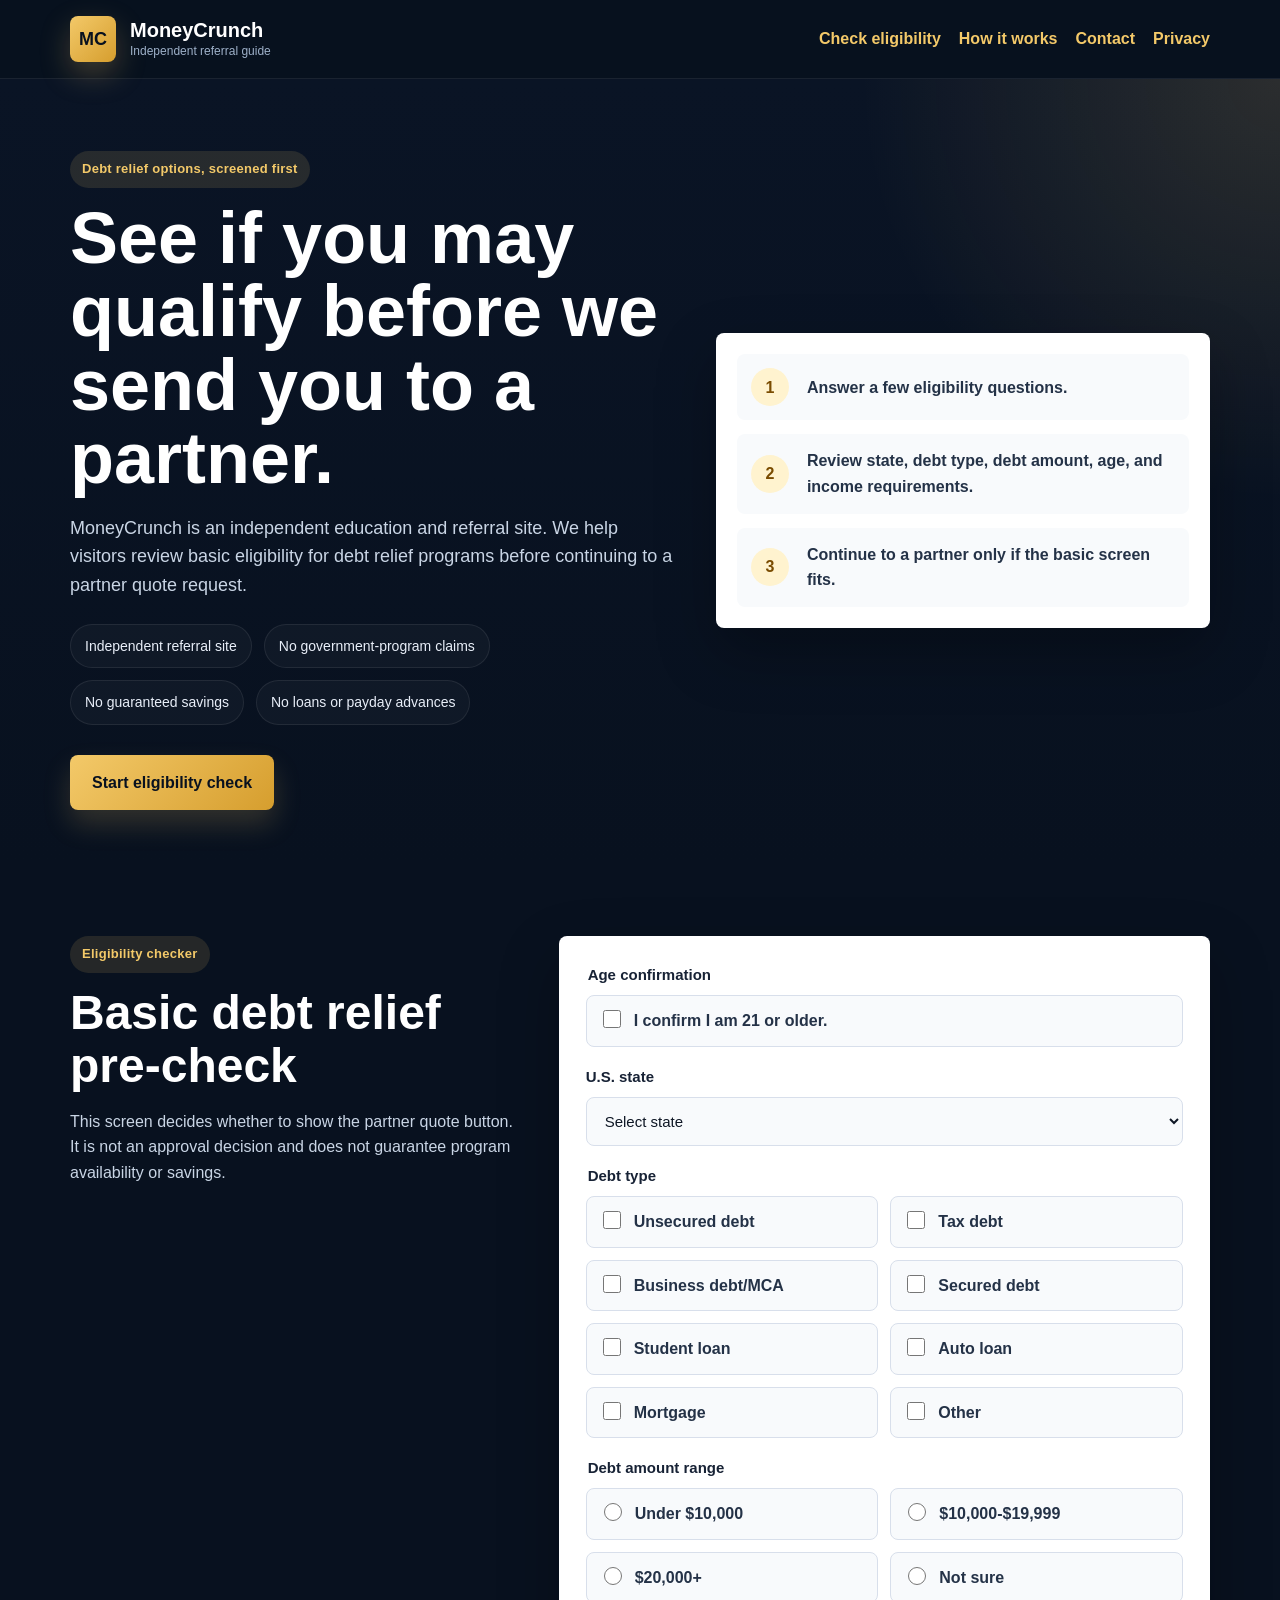
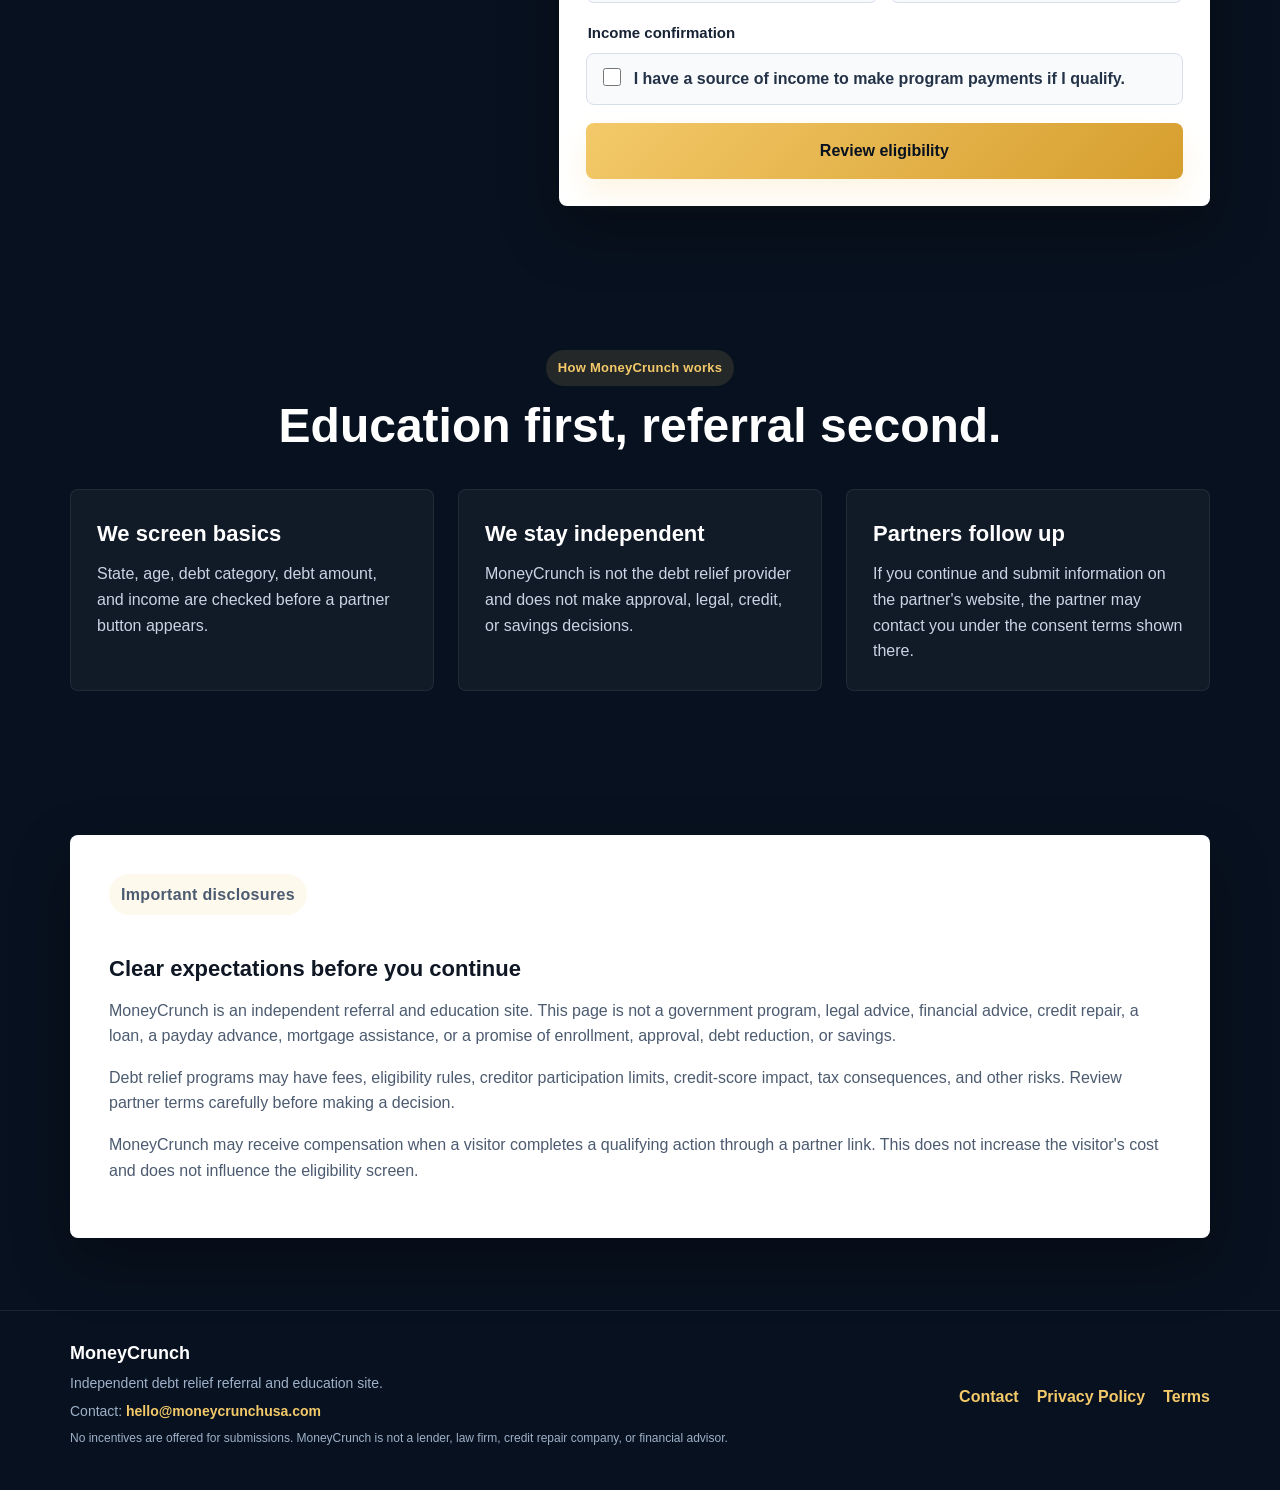
==== commit be316cde: "Fix CuraDebt affiliate funnel" ====
--- a/MoneyCrunchDeploy/index.html
+++ b/MoneyCrunchDeploy/index.html
@@ -5,6 +5,12 @@
   <meta name="viewport" content="width=device-width, initial-scale=1.0" />
   <title>MoneyCrunch | Debt Relief Eligibility Check</title>
   <meta name="description" content="MoneyCrunch helps U.S. consumers review debt relief eligibility before connecting with an approved partner." />
+  <link rel="canonical" href="https://moneycrunchusa.netlify.app/" />
+  <meta property="og:title" content="MoneyCrunch | Debt Relief Eligibility Check" />
+  <meta property="og:description" content="Review basic debt relief eligibility before continuing to an independent partner." />
+  <meta property="og:type" content="website" />
+  <meta property="og:url" content="https://moneycrunchusa.netlify.app/" />
+  <meta name="twitter:card" content="summary" />
   <link rel="stylesheet" href="style.css" />
 </head>
 <body>
@@ -47,7 +53,7 @@
 
         <aside class="process-card" aria-label="Eligibility overview">
           <div><span>1</span><p>Answer a few eligibility questions.</p></div>
-          <div><span>2</span><p>Review state, debt type, debt amount, age, income, and consent requirements.</p></div>
+          <div><span>2</span><p>Review state, debt type, debt amount, age, and income requirements.</p></div>
           <div><span>3</span><p>Continue to a partner only if the basic screen fits.</p></div>
         </aside>
       </div>
@@ -113,15 +119,7 @@
               </label>
             </fieldset>
 
-            <fieldset>
-              <legend>Contact consent</legend>
-              <label class="check-row">
-                <input type="checkbox" id="contactConsent" />
-                <span>I agree to be contacted by a partner about my debt relief options.</span>
-              </label>
-            </fieldset>
-
-            <button class="btn btn-submit" type="submit">Review eligibility</button>
+          <button class="btn btn-submit" type="submit">Review eligibility</button>
           </form>
 
           <section class="result-card" id="resultCard" hidden aria-live="polite"></section>
@@ -138,7 +136,7 @@
         <div class="benefit-grid">
           <article class="benefit-card">
             <h3>We screen basics</h3>
-            <p>State, age, debt category, debt amount, income, and consent are checked before a partner button appears.</p>
+            <p>State, age, debt category, debt amount, and income are checked before a partner button appears.</p>
           </article>
           <article class="benefit-card">
             <h3>We stay independent</h3>
@@ -146,7 +144,7 @@
           </article>
           <article class="benefit-card">
             <h3>Partners follow up</h3>
-            <p>If you continue, the partner may contact you about a free savings estimate based on the information you provide there.</p>
+            <p>If you continue and submit information on the partner's website, the partner may contact you under the consent terms shown there.</p>
           </article>
         </div>
       </div>
@@ -165,6 +163,10 @@
           <p>
             Debt relief programs may have fees, eligibility rules, creditor participation limits, credit-score impact,
             tax consequences, and other risks. Review partner terms carefully before making a decision.
+          </p>
+          <p>
+            MoneyCrunch may receive compensation when a visitor completes a qualifying action through a partner link.
+            This does not increase the visitor's cost and does not influence the eligibility screen.
           </p>
         </div>
       </div>
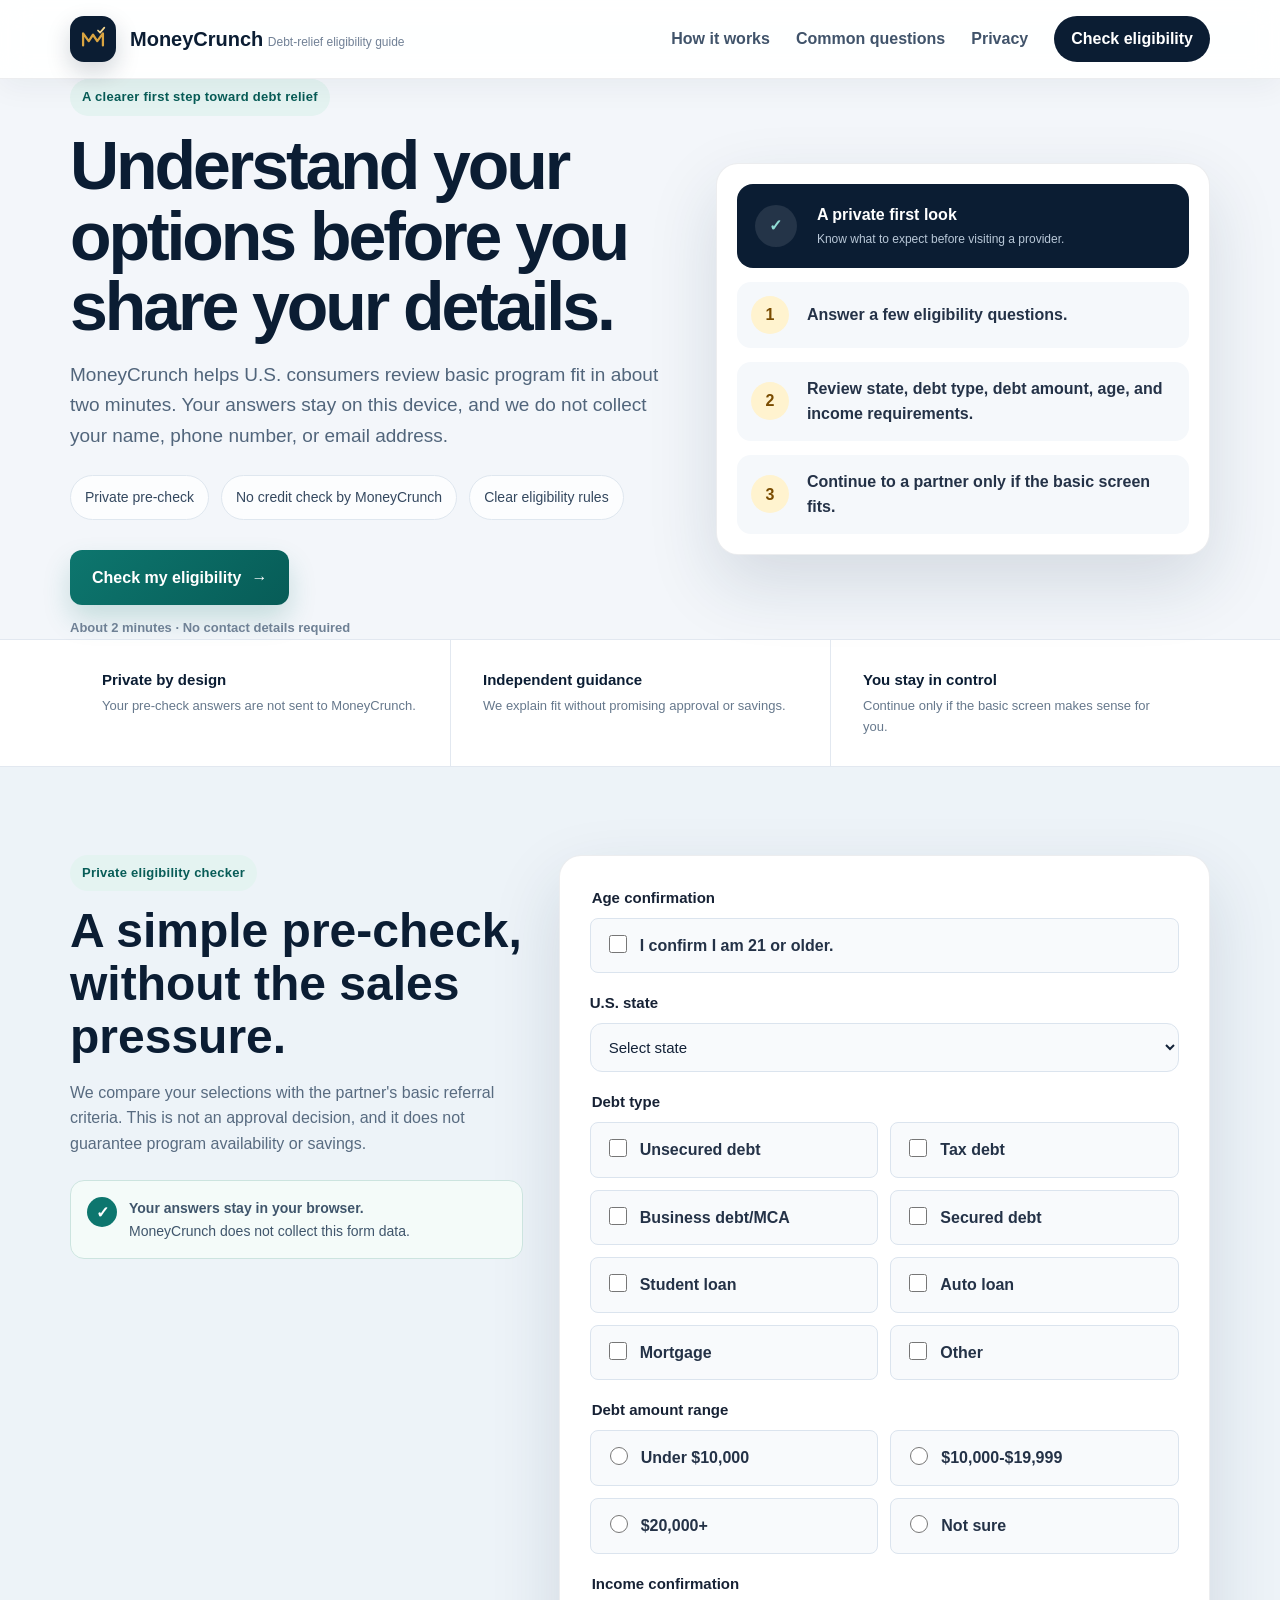
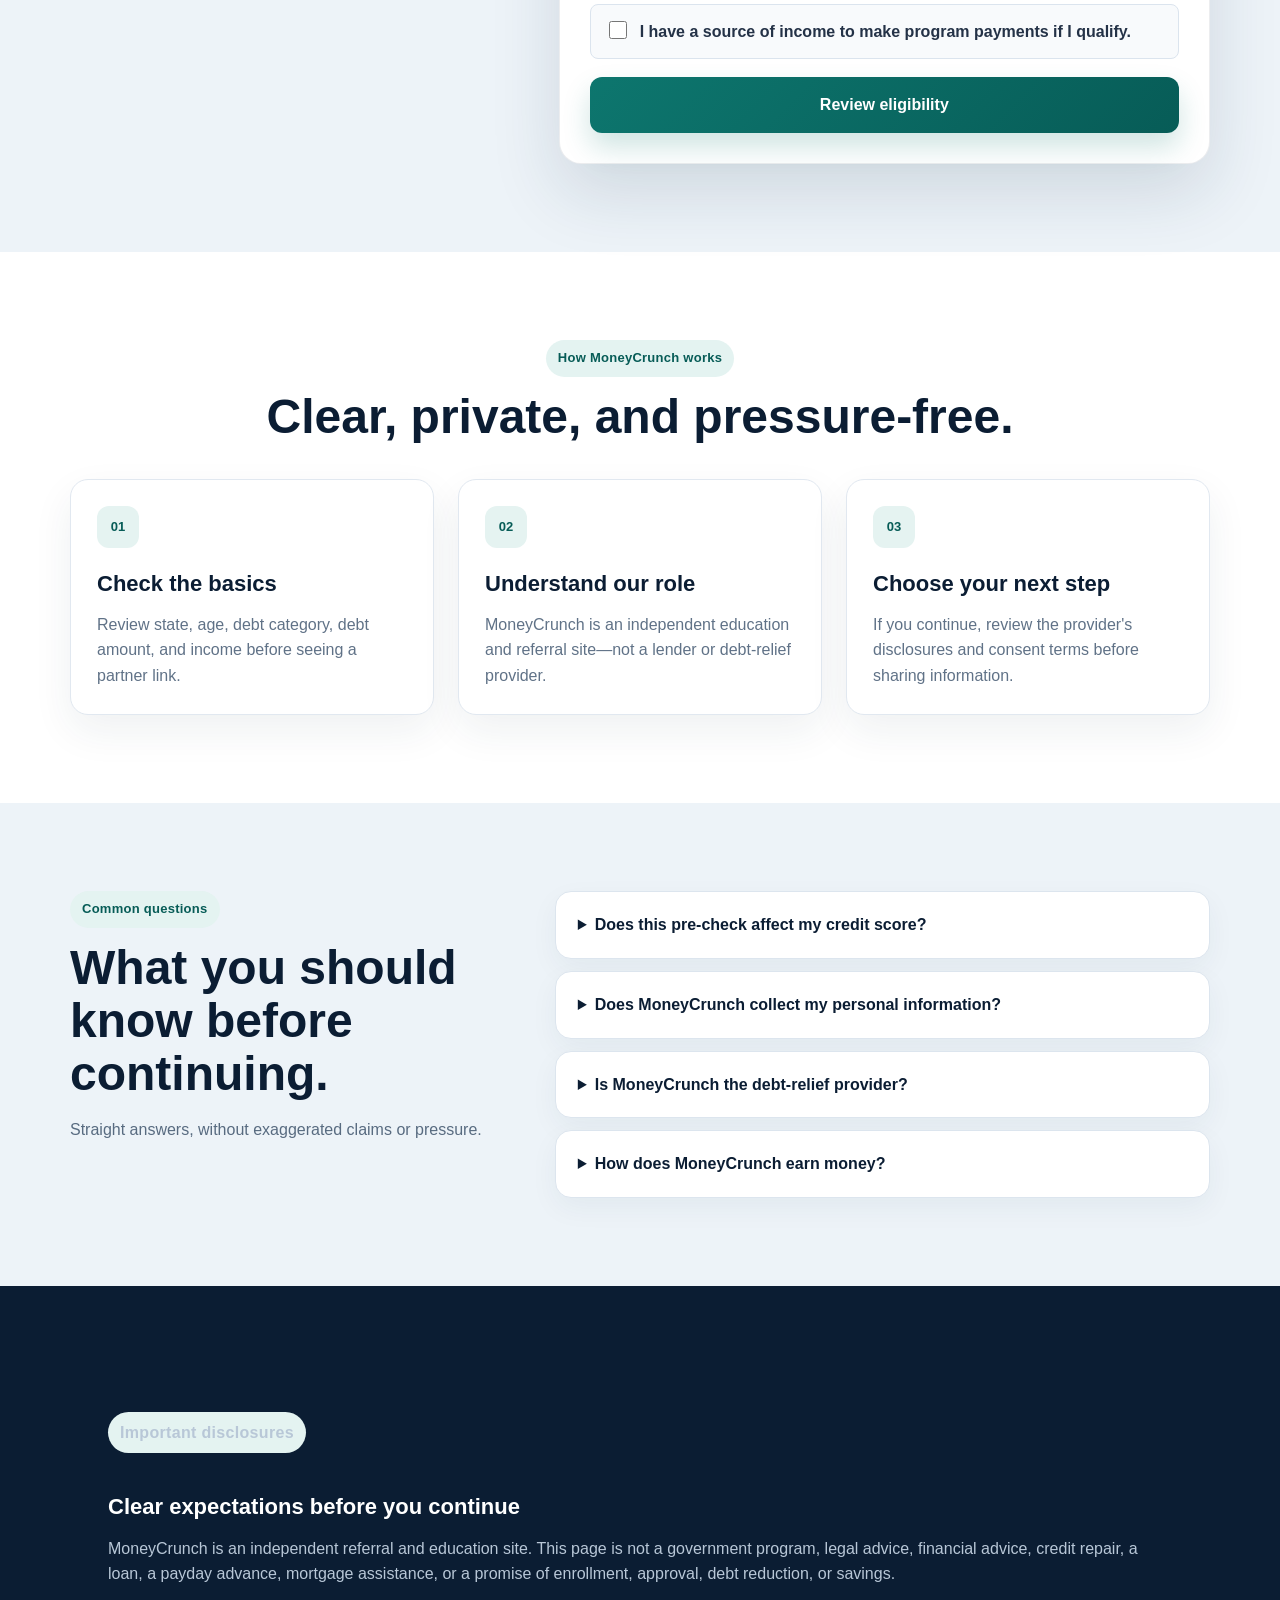
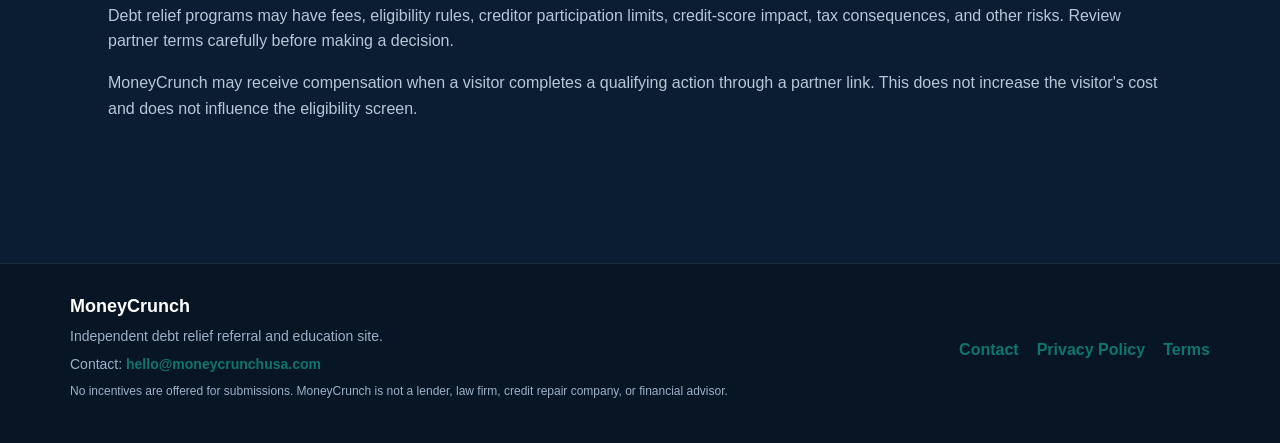
==== commit 545b9434: "Upgrade MoneyCrunch trust design" ====
--- a/MoneyCrunchDeploy/index.html
+++ b/MoneyCrunchDeploy/index.html
@@ -17,17 +17,19 @@
   <header class="topbar">
     <div class="container topbar-inner">
       <a class="brand" href="index.html" aria-label="MoneyCrunch home">
-        <span class="brand-mark">MC</span>
+        <span class="brand-mark" aria-hidden="true">
+          <svg viewBox="0 0 48 48" role="img"><path d="M10 33V16l8 11 6-9 6 9 8-11v17"/><path class="brand-spark" d="m31 12 3 3 6-7"/></svg>
+        </span>
         <span class="brand-text">
           <span class="brand-name">MoneyCrunch</span>
-          <span class="brand-tag">Independent referral guide</span>
+          <span class="brand-tag">Debt-relief eligibility guide</span>
         </span>
       </a>
       <nav class="nav" aria-label="Page sections">
-        <a href="#checker">Check eligibility</a>
         <a href="#learn">How it works</a>
-        <a href="contact.html">Contact</a>
+        <a href="#faq">Common questions</a>
         <a href="privacy.html">Privacy</a>
+        <a href="#checker" class="nav-cta">Check eligibility</a>
       </nav>
     </div>
   </header>
@@ -36,22 +38,26 @@
     <section class="hero">
       <div class="container hero-grid">
         <div class="hero-copy">
-          <p class="eyebrow">Debt relief options, screened first</p>
-          <h1>See if you may qualify before we send you to a partner.</h1>
+          <p class="eyebrow">A clearer first step toward debt relief</p>
+          <h1>Understand your options before you share your details.</h1>
           <p class="hero-text">
-            MoneyCrunch is an independent education and referral site. We help visitors review basic eligibility for
-            debt relief programs before continuing to a partner quote request.
+            MoneyCrunch helps U.S. consumers review basic program fit in about two minutes. Your answers stay on this
+            device, and we do not collect your name, phone number, or email address.
           </p>
           <div class="trust-row">
-            <span>Independent referral site</span>
-            <span>No government-program claims</span>
-            <span>No guaranteed savings</span>
-            <span>No loans or payday advances</span>
+            <span>Private pre-check</span>
+            <span>No credit check by MoneyCrunch</span>
+            <span>Clear eligibility rules</span>
           </div>
-          <a href="#checker" class="btn btn-large">Start eligibility check</a>
+          <a href="#checker" class="btn btn-large">Check my eligibility <span aria-hidden="true">→</span></a>
+          <p class="hero-note">About 2 minutes · No contact details required</p>
         </div>
 
         <aside class="process-card" aria-label="Eligibility overview">
+          <div class="process-card-head">
+            <span class="shield-icon" aria-hidden="true">✓</span>
+            <p><strong>A private first look</strong><small>Know what to expect before visiting a provider.</small></p>
+          </div>
           <div><span>1</span><p>Answer a few eligibility questions.</p></div>
           <div><span>2</span><p>Review state, debt type, debt amount, age, and income requirements.</p></div>
           <div><span>3</span><p>Continue to a partner only if the basic screen fits.</p></div>
@@ -59,15 +65,24 @@
       </div>
     </section>
 
+    <section class="trust-strip" aria-label="MoneyCrunch commitments">
+      <div class="container trust-strip-grid">
+        <div><strong>Private by design</strong><span>Your pre-check answers are not sent to MoneyCrunch.</span></div>
+        <div><strong>Independent guidance</strong><span>We explain fit without promising approval or savings.</span></div>
+        <div><strong>You stay in control</strong><span>Continue only if the basic screen makes sense for you.</span></div>
+      </div>
+    </section>
+
     <section class="checker-section" id="checker">
       <div class="container checker-grid">
         <div class="section-intro align-left">
-          <p class="eyebrow">Eligibility checker</p>
-          <h2>Basic debt relief pre-check</h2>
-          <p>
-            This screen decides whether to show the partner quote button. It is not an approval decision and does not
-            guarantee program availability or savings.
-          </p>
+          <p class="eyebrow">Private eligibility checker</p>
+          <h2>A simple pre-check, without the sales pressure.</h2>
+          <p>
+            We compare your selections with the partner's basic referral criteria. This is not an approval decision,
+            and it does not guarantee program availability or savings.
+          </p>
+          <div class="privacy-note"><span aria-hidden="true">✓</span><p><strong>Your answers stay in your browser.</strong><br />MoneyCrunch does not collect this form data.</p></div>
         </div>
 
         <div>
@@ -131,21 +146,37 @@
       <div class="container">
         <div class="section-intro">
           <p class="eyebrow">How MoneyCrunch works</p>
-          <h2>Education first, referral second.</h2>
+          <h2>Clear, private, and pressure-free.</h2>
         </div>
         <div class="benefit-grid">
           <article class="benefit-card">
-            <h3>We screen basics</h3>
-            <p>State, age, debt category, debt amount, and income are checked before a partner button appears.</p>
+            <span class="benefit-icon" aria-hidden="true">01</span><h3>Check the basics</h3>
+            <p>Review state, age, debt category, debt amount, and income before seeing a partner link.</p>
           </article>
           <article class="benefit-card">
-            <h3>We stay independent</h3>
-            <p>MoneyCrunch is not the debt relief provider and does not make approval, legal, credit, or savings decisions.</p>
+            <span class="benefit-icon" aria-hidden="true">02</span><h3>Understand our role</h3>
+            <p>MoneyCrunch is an independent education and referral site—not a lender or debt-relief provider.</p>
           </article>
           <article class="benefit-card">
-            <h3>Partners follow up</h3>
-            <p>If you continue and submit information on the partner's website, the partner may contact you under the consent terms shown there.</p>
+            <span class="benefit-icon" aria-hidden="true">03</span><h3>Choose your next step</h3>
+            <p>If you continue, review the provider's disclosures and consent terms before sharing information.</p>
           </article>
+        </div>
+      </div>
+    </section>
+
+    <section class="faq-section" id="faq">
+      <div class="container faq-grid">
+        <div class="section-intro align-left faq-intro">
+          <p class="eyebrow">Common questions</p>
+          <h2>What you should know before continuing.</h2>
+          <p>Straight answers, without exaggerated claims or pressure.</p>
+        </div>
+        <div class="faq-list">
+          <details><summary>Does this pre-check affect my credit score?</summary><p>No. MoneyCrunch does not request a credit report or perform a credit check. A provider may explain its own verification process if you continue.</p></details>
+          <details><summary>Does MoneyCrunch collect my personal information?</summary><p>No contact details are collected in this pre-check. Your selections are processed in your browser. If you continue, the provider's privacy policy applies.</p></details>
+          <details><summary>Is MoneyCrunch the debt-relief provider?</summary><p>No. MoneyCrunch is an independent education and referral site. CuraDebt reviews inquiries and may connect eligible consumers with independent providers.</p></details>
+          <details><summary>How does MoneyCrunch earn money?</summary><p>We may receive compensation when someone completes a qualifying action through a partner link. This does not increase the visitor's cost or change the pre-check result.</p></details>
         </div>
       </div>
     </section>
--- a/MoneyCrunchDeploy/style.css
+++ b/MoneyCrunchDeploy/style.css
@@ -1,12 +1,14 @@
 :root {
-  --bg: #08111f;
-  --panel: #0f1b2d;
-  --gold: #f3c969;
-  --gold-strong: #d69e2e;
-  --text: #f5f7fb;
-  --muted: #c9d5e5;
-  --ink: #0f1725;
-  --line: #d8dfeb;
+  --bg: #f3f6fa;
+  --panel: #0b1d33;
+  --gold: #d9a441;
+  --gold-strong: #b77a18;
+  --teal: #0d766e;
+  --teal-dark: #075c57;
+  --text: #17263a;
+  --muted: #586b80;
+  --ink: #132238;
+  --line: #dbe4ee;
   --card: #ffffff;
 }
 
@@ -21,14 +23,14 @@
 body {
   min-width: 320px;
   margin: 0;
-  font-family: Arial, Helvetica, sans-serif;
+  font-family: "Segoe UI", Inter, -apple-system, BlinkMacSystemFont, sans-serif;
   background: var(--bg);
   color: var(--text);
   line-height: 1.6;
 }
 
 a {
-  color: var(--gold);
+  color: var(--teal);
   text-decoration: none;
 }
 
@@ -53,9 +55,10 @@
   position: sticky;
   top: 0;
   z-index: 20;
-  border-bottom: 1px solid rgba(255, 255, 255, 0.08);
-  background: rgba(8, 17, 31, 0.94);
-  backdrop-filter: blur(10px);
+  border-bottom: 1px solid rgba(19, 34, 56, 0.08);
+  background: rgba(255, 255, 255, 0.92);
+  box-shadow: 0 8px 30px rgba(19, 34, 56, 0.05);
+  backdrop-filter: blur(14px);
 }
 
 .topbar-inner,
@@ -87,12 +90,13 @@
   width: 46px;
   height: 46px;
   place-items: center;
-  border-radius: 8px;
-  background: linear-gradient(135deg, var(--gold), var(--gold-strong));
-  color: var(--bg);
-  font-size: 18px;
-  font-weight: 900;
-  box-shadow: 0 12px 30px rgba(243, 201, 105, 0.25);
+  border-radius: 14px;
+  background: var(--panel);
+  box-shadow: 0 10px 24px rgba(11, 29, 51, 0.18);
+}
+
+.brand-mark svg { width: 34px; height: 34px; fill: none; stroke: var(--gold); stroke-width: 3.2; stroke-linecap: round; stroke-linejoin: round; }
+.brand-mark .brand-spark { stroke: #f5d68e; stroke-width: 2.4; }
 }
 
 .brand-text {
@@ -102,32 +106,37 @@
 }
 
 .brand-name {
-  color: #ffffff;
+  color: var(--panel);
   font-size: 20px;
   font-weight: 800;
 }
 
 .brand-tag {
   margin-top: 4px;
-  color: #9eb1c9;
+  color: #718196;
   font-size: 12px;
 }
 
 .nav {
   flex-wrap: wrap;
-  gap: 18px;
+  gap: 26px;
 }
 
 .nav a,
 .footer a {
-  font-weight: 700;
+  font-weight: 650;
+}
+
+.nav a { color: #40536a; }
+.nav-cta { border-radius: 999px; background: var(--panel); padding: 10px 17px; color: #ffffff !important; }
 }
 
 .hero {
-  padding: 72px 0 54px;
+  padding: 88px 0 74px;
   background:
-    radial-gradient(circle at top right, rgba(243, 201, 105, 0.14), transparent 28%),
-    linear-gradient(180deg, #0a1425 0%, var(--bg) 100%);
+    radial-gradient(circle at 82% 12%, rgba(13, 118, 110, 0.12), transparent 30%),
+    radial-gradient(circle at 12% 92%, rgba(217, 164, 65, 0.12), transparent 28%),
+    linear-gradient(180deg, #ffffff 0%, #f6f9fc 100%);
 }
 
 .hero-grid {
@@ -141,9 +150,9 @@
   display: inline-block;
   margin: 0 0 14px;
   border-radius: 999px;
-  background: rgba(243, 201, 105, 0.12);
+  background: #e4f3f1;
   padding: 8px 12px;
-  color: var(--gold);
+  color: var(--teal-dark);
   font-size: 13px;
   font-weight: 800;
   letter-spacing: 0.02em;
@@ -159,17 +168,17 @@
 .hero h1 {
   max-width: 780px;
   margin: 0 0 18px;
-  color: #ffffff;
-  font-size: clamp(2.35rem, 7vw, 4.5rem);
-  line-height: 1.02;
-  letter-spacing: 0;
+  color: var(--panel);
+  font-size: clamp(2.8rem, 5.5vw, 4.25rem);
+  line-height: 1.04;
+  letter-spacing: -0.045em;
 }
 
 .hero-text {
   max-width: 710px;
   margin: 0 0 24px;
-  color: var(--muted);
-  font-size: 18px;
+  color: #51657b;
+  font-size: 19px;
 }
 
 .trust-row {
@@ -179,11 +188,11 @@
 }
 
 .trust-row span {
-  border: 1px solid rgba(255, 255, 255, 0.08);
+  border: 1px solid #dfe7ef;
   border-radius: 999px;
-  background: rgba(255, 255, 255, 0.03);
+  background: rgba(255, 255, 255, 0.8);
   padding: 10px 14px;
-  color: #e8eef8;
+  color: #34485f;
   font-size: 14px;
 }
 
@@ -192,19 +201,23 @@
   align-items: center;
   justify-content: center;
   border: 0;
-  border-radius: 8px;
-  background: linear-gradient(135deg, var(--gold), var(--gold-strong));
-  color: var(--bg);
+  gap: 10px;
+  border-radius: 12px;
+  background: linear-gradient(135deg, var(--teal), var(--teal-dark));
+  color: #ffffff;
   font-weight: 800;
   text-decoration: none;
   cursor: pointer;
-  box-shadow: 0 14px 28px rgba(243, 201, 105, 0.18);
+  box-shadow: 0 14px 28px rgba(13, 118, 110, 0.2);
 }
 
 .btn:hover {
   transform: translateY(-1px);
+  box-shadow: 0 18px 34px rgba(13, 118, 110, 0.25);
   text-decoration: none;
 }
+
+.hero-note { margin: 13px 0 0; color: #6f8195; font-size: 13px; font-weight: 650; }
 
 .btn-small {
   padding: 12px 18px;
@@ -226,11 +239,11 @@
 .checker-card,
 .result-card,
 .legal-card {
-  border: 1px solid rgba(255, 255, 255, 0.08);
-  border-radius: 8px;
+  border: 1px solid rgba(19, 34, 56, 0.08);
+  border-radius: 22px;
   background: var(--card);
   color: var(--ink);
-  box-shadow: 0 24px 60px rgba(0, 0, 0, 0.28);
+  box-shadow: 0 28px 70px rgba(22, 47, 75, 0.14);
 }
 
 .process-card {
@@ -239,15 +252,27 @@
   padding: 20px;
 }
 
-.process-card div {
+.process-card > div:not(.process-card-head) {
   display: grid;
   grid-template-columns: 42px 1fr;
   gap: 14px;
   align-items: center;
-  border-radius: 8px;
-  background: #f8fafc;
+  border-radius: 14px;
+  background: #f5f8fb;
   padding: 14px;
 }
+
+.process-card .process-card-head { display: grid; grid-template-columns: 48px 1fr; gap: 14px; align-items: center; border-radius: 16px; background: var(--panel); padding: 18px; }
+.process-card-head .shield-icon { width: 42px; height: 42px; background: rgba(255,255,255,.1); color: #91ddd5; }
+.process-card-head p, .process-card-head strong, .process-card-head small { display: block; margin: 0; color: #fff; }
+.process-card-head small { margin-top: 3px; color: #b9c8d8; font-size: 12px; font-weight: 500; }
+.trust-strip { border-top: 1px solid #e2e8f0; border-bottom: 1px solid #e2e8f0; background: #fff; }
+.trust-strip-grid { display: grid; grid-template-columns: repeat(3,1fr); gap: 0; }
+.trust-strip-grid div { padding: 28px 32px; }
+.trust-strip-grid div + div { border-left: 1px solid #e2e8f0; }
+.trust-strip-grid strong, .trust-strip-grid span { display: block; }
+.trust-strip-grid strong { margin-bottom: 4px; color: var(--panel); font-size: 15px; }
+.trust-strip-grid span { color: #66788c; font-size: 13px; }
 
 .process-card span,
 .step-number {
@@ -271,8 +296,10 @@
 .benefits,
 .disclosures,
 .legal-page {
-  padding: 72px 0;
-}
+  padding: 88px 0;
+}
+
+.checker-section, .faq-section { background: #edf3f8; }
 
 .checker-grid {
   display: grid;
@@ -298,12 +325,16 @@
 .legal-card h1,
 .legal-card h2 {
   margin: 0 0 12px;
-  color: #ffffff;
+  color: var(--panel);
   font-size: clamp(1.8rem, 4vw, 3rem);
   line-height: 1.1;
   letter-spacing: 0;
 }
 
+.privacy-note { display: flex; gap: 12px; align-items: flex-start; margin-top: 24px; border: 1px solid #cce4df; border-radius: 14px; background: #f4fbf9; padding: 16px; }
+.privacy-note > span { display: grid; flex: 0 0 30px; width: 30px; height: 30px; place-items: center; border-radius: 999px; background: var(--teal); color: #fff; font-weight: 800; }
+.privacy-note p { margin: 0; color: #3f556b !important; font-size: 14px; }
+
 .section-intro p:not(.eyebrow) {
   color: var(--muted);
 }
@@ -311,7 +342,7 @@
 .checker-card {
   display: grid;
   gap: 18px;
-  padding: 26px;
+  padding: 30px;
 }
 
 fieldset {
@@ -338,7 +369,7 @@
 select {
   width: 100%;
   border: 1px solid var(--line);
-  border-radius: 8px;
+  border-radius: 12px;
   background: #f8fafc;
   color: var(--ink);
   padding: 14px;
@@ -361,10 +392,12 @@
   border: 1px solid var(--line);
   border-radius: 8px;
   background: #f8fafc;
-  padding: 12px;
+  padding: 14px;
   color: #243247;
   font-weight: 700;
 }
+
+.option-grid label:has(input:checked), .radio-grid label:has(input:checked), .check-row:has(input:checked) { border-color: #55aaa2; background: #edf9f7; box-shadow: 0 0 0 3px rgba(13,118,110,.08); }
 
 input[type="checkbox"],
 input[type="radio"] {
@@ -382,6 +415,8 @@
   grid-template-columns: repeat(2, minmax(0, 1fr));
   gap: 12px;
 }
+
+.benefits { background: #fff; }
 
 .result-card {
   margin-top: 18px;
@@ -440,24 +475,34 @@
 .benefit-card,
 .step-card {
   min-height: 184px;
-  border: 1px solid rgba(255, 255, 255, 0.07);
-  border-radius: 8px;
-  background: rgba(255, 255, 255, 0.04);
+  border: 1px solid #e1e8f0;
+  border-radius: 18px;
+  background: #fff;
   padding: 26px;
+  box-shadow: 0 16px 40px rgba(27,50,77,.07);
 }
 
 .benefit-card h3,
 .step-card h3 {
   margin: 0 0 10px;
-  color: #ffffff;
+  color: var(--panel);
   font-size: 22px;
 }
 
 .benefit-card p,
 .step-card p {
   margin: 0;
-  color: var(--muted);
-}
+  color: #607287;
+}
+
+.benefit-icon { display: inline-grid; width: 42px; height: 42px; margin-bottom: 18px; place-items: center; border-radius: 12px; background: #e5f3f1; color: var(--teal-dark); font-size: 13px; font-weight: 800; }
+.faq-section { padding: 88px 0; }
+.faq-grid { display: grid; grid-template-columns: minmax(0,.8fr) minmax(420px,1.2fr); gap: 48px; align-items: start; }
+.faq-intro { position: static !important; }
+.faq-list { display: grid; gap: 12px; }
+.faq-list details { border: 1px solid #dce5ee; border-radius: 16px; background: #fff; padding: 20px 22px; box-shadow: 0 10px 28px rgba(27,50,77,.05); }
+.faq-list summary { color: var(--panel); font-weight: 750; cursor: pointer; }
+.faq-list p { margin: 14px 0 0; color: #5d7085; }
 
 .legal-page {
   min-height: calc(100vh - 80px);
@@ -466,6 +511,11 @@
     linear-gradient(180deg, #0a1425 0%, var(--bg) 100%);
 }
 
+.disclosures { background: var(--panel); }
+.disclosures .legal-card { border: 0; background: transparent; box-shadow: none; }
+.disclosures .legal-card h2 { color: #fff; }
+.disclosures .legal-card p { color: #b8c7d7; }
+
 .legal-card {
   max-width: 900px;
   margin: 0 auto;
@@ -514,6 +564,7 @@
 .footer {
   padding: 28px 0 36px;
   border-top: 1px solid rgba(255, 255, 255, 0.08);
+  background: #071525;
 }
 
 .footer-inner {
@@ -549,9 +600,13 @@
   .hero-grid,
   .checker-grid,
   .benefit-grid,
-  .steps-grid {
+  .steps-grid,
+  .faq-grid,
+  .trust-strip-grid {
     grid-template-columns: 1fr;
   }
+
+  .trust-strip-grid div + div { border-top: 1px solid #e2e8f0; border-left: 0; }
 
   .section-intro.align-left {
     position: static;
@@ -565,17 +620,20 @@
 
 @media (max-width: 640px) {
   .topbar-inner {
-    align-items: flex-start;
-    flex-direction: column;
-    padding: 16px 0;
-  }
+    min-height: 70px;
+    flex-direction: row;
+    padding: 10px 0;
+  }
+
+  .brand-tag, .nav a:not(.nav-cta) { display: none; }
+  .nav-cta { padding: 9px 13px; font-size: 13px; }
 
   .hero {
-    padding-top: 44px;
+    padding: 54px 0 48px;
   }
 
   .hero h1 {
-    font-size: 36px;
+    font-size: 40px;
   }
 
   .option-grid,
@@ -586,6 +644,9 @@
   .checker-card,
   .legal-card,
   .process-card {
-    padding: 22px;
-  }
-}
+    padding: 20px;
+  }
+
+  .checker-section, .benefits, .faq-section, .disclosures { padding: 64px 0; }
+  .trust-strip-grid div { padding: 22px 20px; }
+}
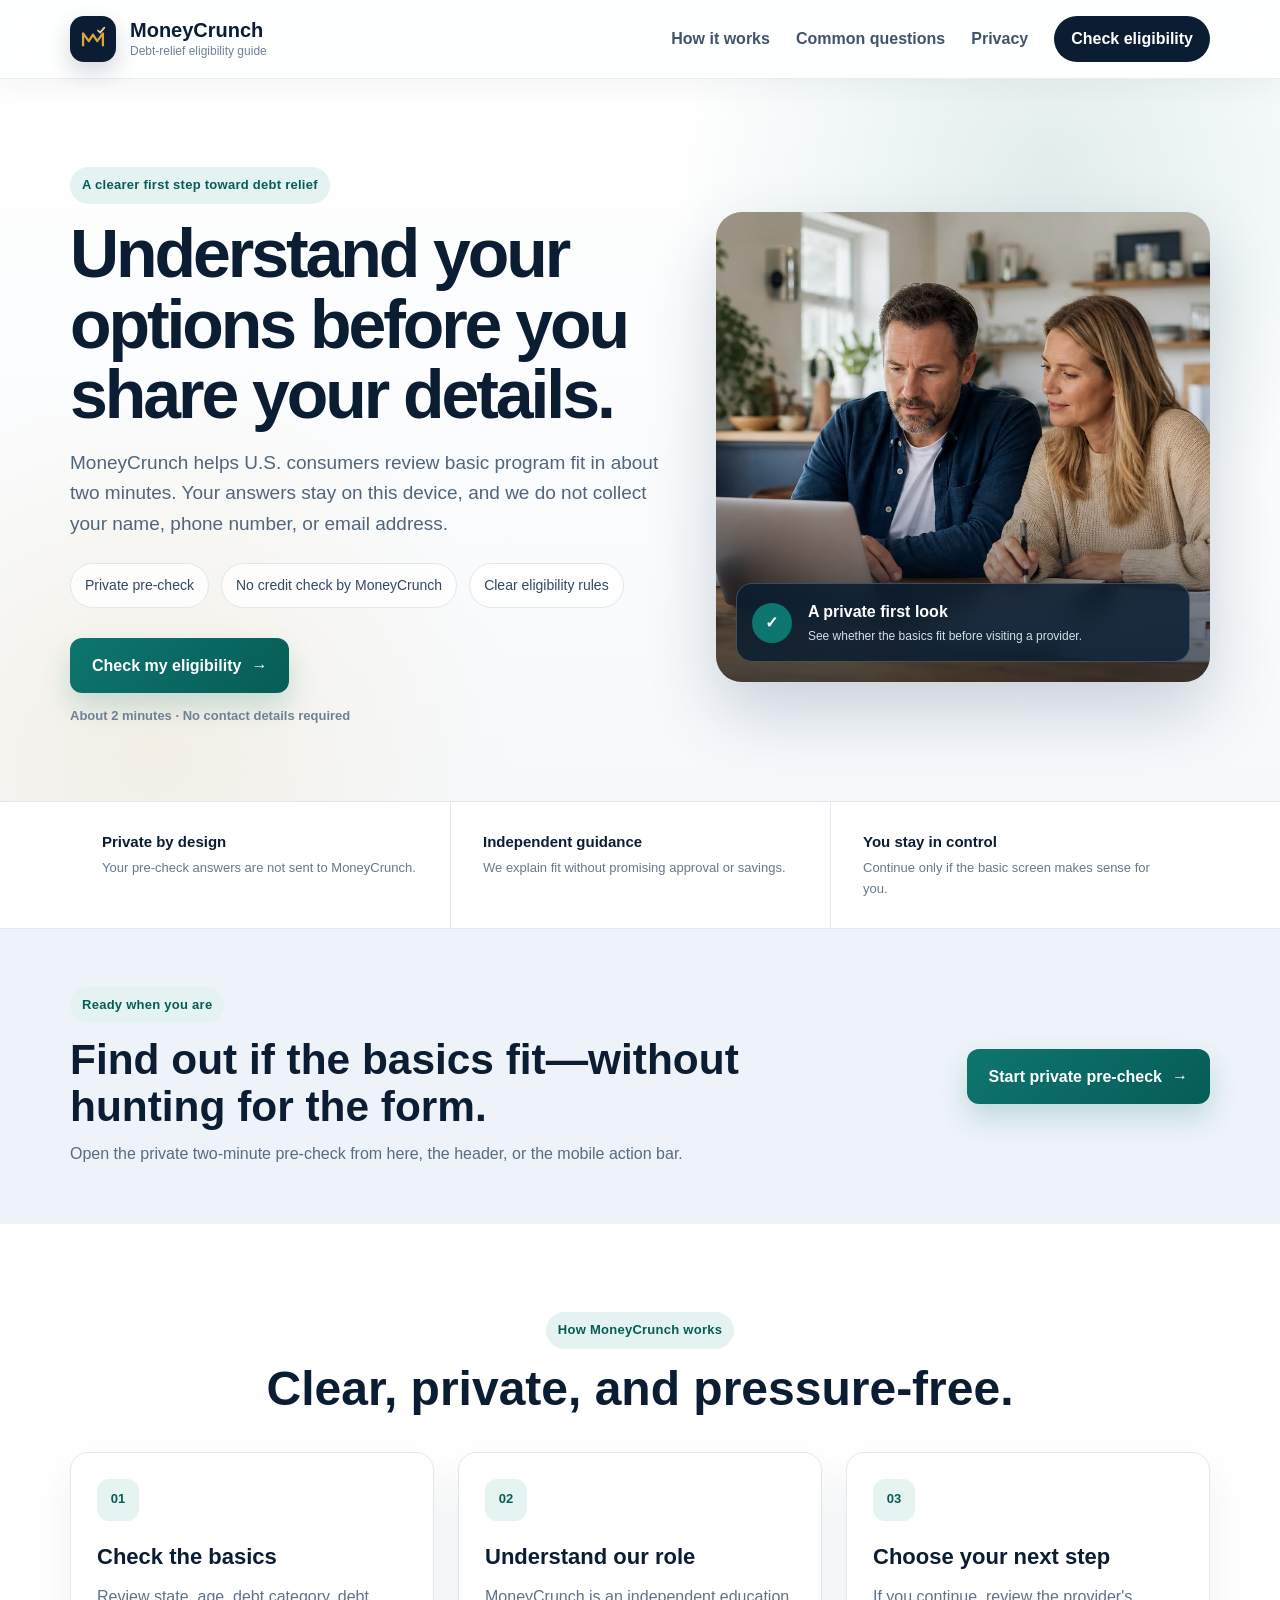
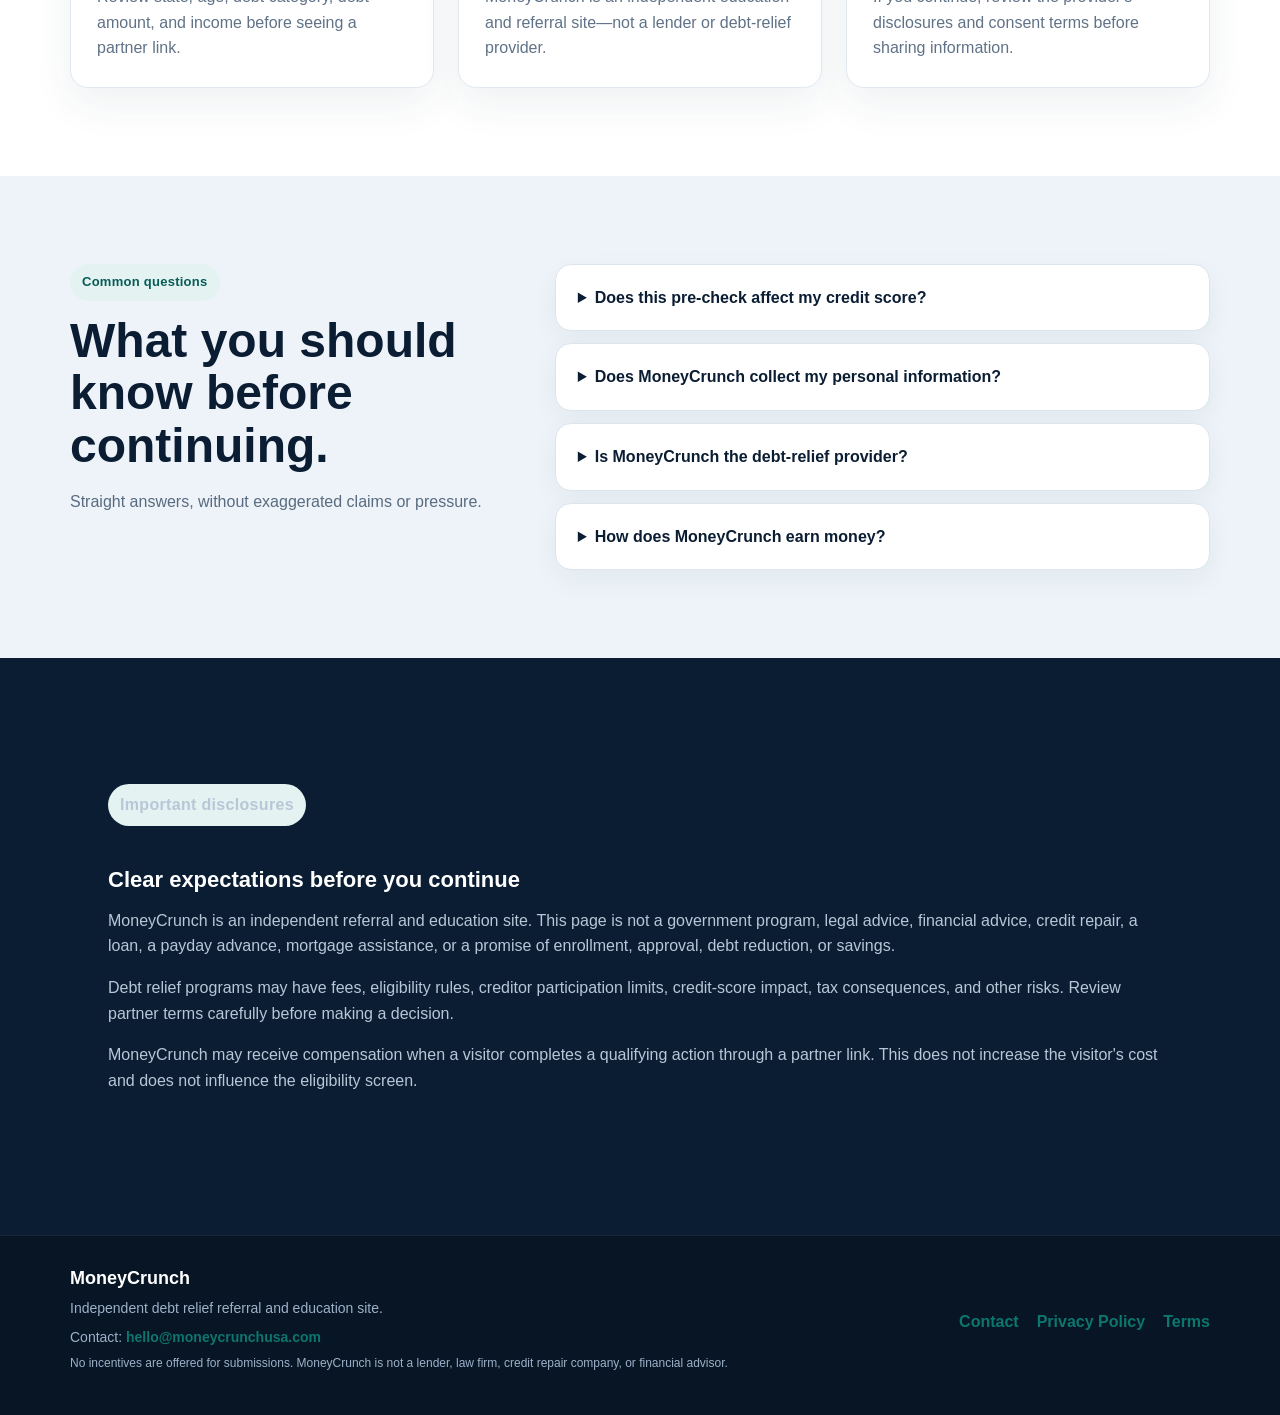
==== commit 74543fae: "Add photo-led instant eligibility flow" ====
--- a/MoneyCrunchDeploy/index.html
+++ b/MoneyCrunchDeploy/index.html
@@ -29,7 +29,7 @@
         <a href="#learn">How it works</a>
         <a href="#faq">Common questions</a>
         <a href="privacy.html">Privacy</a>
-        <a href="#checker" class="nav-cta">Check eligibility</a>
+        <button class="nav-cta" type="button" data-open-checker>Check eligibility</button>
       </nav>
     </div>
   </header>
@@ -49,19 +49,17 @@
             <span>No credit check by MoneyCrunch</span>
             <span>Clear eligibility rules</span>
           </div>
-          <a href="#checker" class="btn btn-large">Check my eligibility <span aria-hidden="true">→</span></a>
+          <button type="button" class="btn btn-large" data-open-checker>Check my eligibility <span aria-hidden="true">→</span></button>
           <p class="hero-note">About 2 minutes · No contact details required</p>
         </div>
 
-        <aside class="process-card" aria-label="Eligibility overview">
-          <div class="process-card-head">
+        <figure class="hero-visual">
+          <img src="assets/moneycrunch-hero.webp" alt="A couple calmly reviewing their household finances together at home" width="1693" height="929" />
+          <figcaption>
             <span class="shield-icon" aria-hidden="true">✓</span>
-            <p><strong>A private first look</strong><small>Know what to expect before visiting a provider.</small></p>
-          </div>
-          <div><span>1</span><p>Answer a few eligibility questions.</p></div>
-          <div><span>2</span><p>Review state, debt type, debt amount, age, and income requirements.</p></div>
-          <div><span>3</span><p>Continue to a partner only if the basic screen fits.</p></div>
-        </aside>
+            <p><strong>A private first look</strong><small>See whether the basics fit before visiting a provider.</small></p>
+          </figcaption>
+        </figure>
       </div>
     </section>
 
@@ -73,19 +71,28 @@
       </div>
     </section>
 
-    <section class="checker-section" id="checker">
-      <div class="container checker-grid">
-        <div class="section-intro align-left">
-          <p class="eyebrow">Private eligibility checker</p>
-          <h2>A simple pre-check, without the sales pressure.</h2>
-          <p>
-            We compare your selections with the partner's basic referral criteria. This is not an approval decision,
-            and it does not guarantee program availability or savings.
-          </p>
-          <div class="privacy-note"><span aria-hidden="true">✓</span><p><strong>Your answers stay in your browser.</strong><br />MoneyCrunch does not collect this form data.</p></div>
-        </div>
-
+    <section class="quick-start" id="checker">
+      <div class="container quick-start-inner">
         <div>
+          <p class="eyebrow">Ready when you are</p>
+          <h2>Find out if the basics fit—without hunting for the form.</h2>
+          <p>Open the private two-minute pre-check from here, the header, or the mobile action bar.</p>
+        </div>
+        <button type="button" class="btn btn-large" data-open-checker>Start private pre-check <span aria-hidden="true">→</span></button>
+      </div>
+    </section>
+
+    <dialog class="eligibility-dialog" id="eligibilityDialog" aria-labelledby="eligibilityTitle">
+      <div class="dialog-shell">
+        <div class="dialog-head">
+          <div>
+            <p class="eyebrow">Private eligibility checker</p>
+            <h2 id="eligibilityTitle">Check the basics in about two minutes.</h2>
+            <p>Your answers stay in this browser. This is not an approval decision.</p>
+          </div>
+          <button class="dialog-close" id="closeEligibilityDialog" type="button" aria-label="Close eligibility checker">×</button>
+        </div>
+        <div class="dialog-content">
           <form class="checker-card" id="eligibilityForm">
             <fieldset>
               <legend>Age confirmation</legend>
@@ -134,13 +141,12 @@
               </label>
             </fieldset>
 
-          <button class="btn btn-submit" type="submit">Review eligibility</button>
+            <button class="btn btn-submit" type="submit">Review eligibility</button>
           </form>
-
           <section class="result-card" id="resultCard" hidden aria-live="polite"></section>
         </div>
       </div>
-    </section>
+    </dialog>
 
     <section class="benefits" id="learn">
       <div class="container">
@@ -220,6 +226,8 @@
     </div>
   </footer>
 
+  <button class="mobile-checker-cta" type="button" data-open-checker>Check my eligibility <span aria-hidden="true">→</span></button>
+
   <script src="script.js"></script>
 </body>
 </html>
--- a/MoneyCrunchDeploy/style.css
+++ b/MoneyCrunchDeploy/style.css
@@ -97,7 +97,6 @@
 
 .brand-mark svg { width: 34px; height: 34px; fill: none; stroke: var(--gold); stroke-width: 3.2; stroke-linecap: round; stroke-linejoin: round; }
 .brand-mark .brand-spark { stroke: #f5d68e; stroke-width: 2.4; }
-}
 
 .brand-text {
   display: flex;
@@ -123,13 +122,13 @@
 }
 
 .nav a,
+.nav button,
 .footer a {
   font-weight: 650;
 }
 
 .nav a { color: #40536a; }
-.nav-cta { border-radius: 999px; background: var(--panel); padding: 10px 17px; color: #ffffff !important; }
-}
+.nav-cta { border: 0; border-radius: 999px; background: var(--panel); padding: 10px 17px; color: #ffffff !important; cursor: pointer; }
 
 .hero {
   padding: 88px 0 74px;
@@ -219,6 +218,23 @@
 
 .hero-note { margin: 13px 0 0; color: #6f8195; font-size: 13px; font-weight: 650; }
 
+.hero-visual {
+  position: relative;
+  overflow: hidden;
+  min-height: 470px;
+  margin: 0;
+  border-radius: 26px;
+  background: #dce7eb;
+  box-shadow: 0 30px 70px rgba(22, 47, 75, 0.2);
+}
+
+.hero-visual img { width: 100%; height: 100%; min-height: 470px; object-fit: cover; object-position: 52% center; display: block; }
+.hero-visual::after { content: ""; position: absolute; inset: 0; background: linear-gradient(180deg, transparent 55%, rgba(5, 20, 35, 0.64)); pointer-events: none; }
+.hero-visual figcaption { position: absolute; z-index: 1; right: 20px; bottom: 20px; left: 20px; display: grid; grid-template-columns: 44px 1fr; gap: 12px; align-items: center; border: 1px solid rgba(255,255,255,.2); border-radius: 16px; background: rgba(8, 29, 48, 0.82); padding: 15px; backdrop-filter: blur(12px); }
+.hero-visual figcaption p, .hero-visual figcaption strong, .hero-visual figcaption small { display: block; margin: 0; color: #fff; }
+.hero-visual figcaption small { margin-top: 2px; color: #d5e0ea; font-size: 12px; }
+.shield-icon { display: grid; width: 40px; height: 40px; place-items: center; border-radius: 999px; background: var(--teal); color: #fff; font-weight: 900; }
+
 .btn-small {
   padding: 12px 18px;
   font-size: 14px;
@@ -298,6 +314,25 @@
 .legal-page {
   padding: 88px 0;
 }
+
+.quick-start { padding: 58px 0; background: #edf3f8; }
+.quick-start-inner { display: flex; align-items: center; justify-content: space-between; gap: 34px; }
+.quick-start h2 { max-width: 720px; margin: 0 0 10px; color: var(--panel); font-size: clamp(1.8rem, 4vw, 2.65rem); line-height: 1.1; }
+.quick-start p:not(.eyebrow) { max-width: 700px; margin: 0; color: var(--muted); }
+.quick-start .btn { flex: 0 0 auto; }
+
+.eligibility-dialog { width: min(760px, calc(100% - 28px)); max-height: min(88vh, 900px); margin: auto; border: 0; border-radius: 24px; padding: 0; color: var(--text); box-shadow: 0 35px 100px rgba(3, 16, 30, .38); }
+.eligibility-dialog::backdrop { background: rgba(3, 16, 30, .7); backdrop-filter: blur(5px); }
+.dialog-shell { background: #f4f7fa; }
+.dialog-head { position: sticky; z-index: 2; top: 0; display: flex; justify-content: space-between; gap: 20px; border-bottom: 1px solid #dce5ee; background: rgba(255,255,255,.96); padding: 22px 24px 18px; }
+.dialog-head h2 { margin: 0 0 6px; color: var(--panel); font-size: 1.65rem; line-height: 1.12; }
+.dialog-head p:not(.eyebrow) { margin: 0; color: var(--muted); font-size: 14px; }
+.dialog-head .eyebrow { margin-bottom: 8px; padding: 6px 10px; }
+.dialog-close { flex: 0 0 42px; width: 42px; height: 42px; border: 1px solid #d8e1ea; border-radius: 999px; background: #fff; color: var(--panel); font-size: 28px; line-height: 1; cursor: pointer; }
+.dialog-content { padding: 22px 24px 28px; }
+.dialog-content .checker-card { padding: 0; border: 0; background: transparent; box-shadow: none; }
+.dialog-content .result-card { box-shadow: none; }
+.mobile-checker-cta { display: none; }
 
 .checker-section, .faq-section { background: #edf3f8; }
 
@@ -616,6 +651,8 @@
     align-items: flex-start;
     flex-direction: column;
   }
+
+  .quick-start-inner { align-items: flex-start; flex-direction: column; }
 }
 
 @media (max-width: 640px) {
@@ -625,7 +662,7 @@
     padding: 10px 0;
   }
 
-  .brand-tag, .nav a:not(.nav-cta) { display: none; }
+  .brand-tag, .nav a { display: none; }
   .nav-cta { padding: 9px 13px; font-size: 13px; }
 
   .hero {
@@ -633,8 +670,10 @@
   }
 
   .hero h1 {
-    font-size: 40px;
-  }
+    font-size: 39px;
+  }
+
+  .hero-visual, .hero-visual img { min-height: 330px; }
 
   .option-grid,
   .radio-grid {
@@ -647,6 +686,13 @@
     padding: 20px;
   }
 
-  .checker-section, .benefits, .faq-section, .disclosures { padding: 64px 0; }
+  .quick-start, .benefits, .faq-section, .disclosures { padding: 58px 0; }
   .trust-strip-grid div { padding: 22px 20px; }
-}
+
+  body { padding-bottom: 72px; }
+  .mobile-checker-cta { position: fixed; z-index: 30; right: 12px; bottom: 12px; left: 12px; display: flex; align-items: center; justify-content: center; gap: 8px; min-height: 52px; border: 0; border-radius: 14px; background: linear-gradient(135deg, var(--teal), var(--teal-dark)); color: #fff; font-weight: 800; box-shadow: 0 16px 36px rgba(4, 40, 54, .35); }
+  .dialog-head { padding: 18px 18px 14px; }
+  .dialog-content { padding: 18px; }
+  .dialog-head h2 { font-size: 1.35rem; }
+  .eligibility-dialog { max-height: 92vh; }
+}
